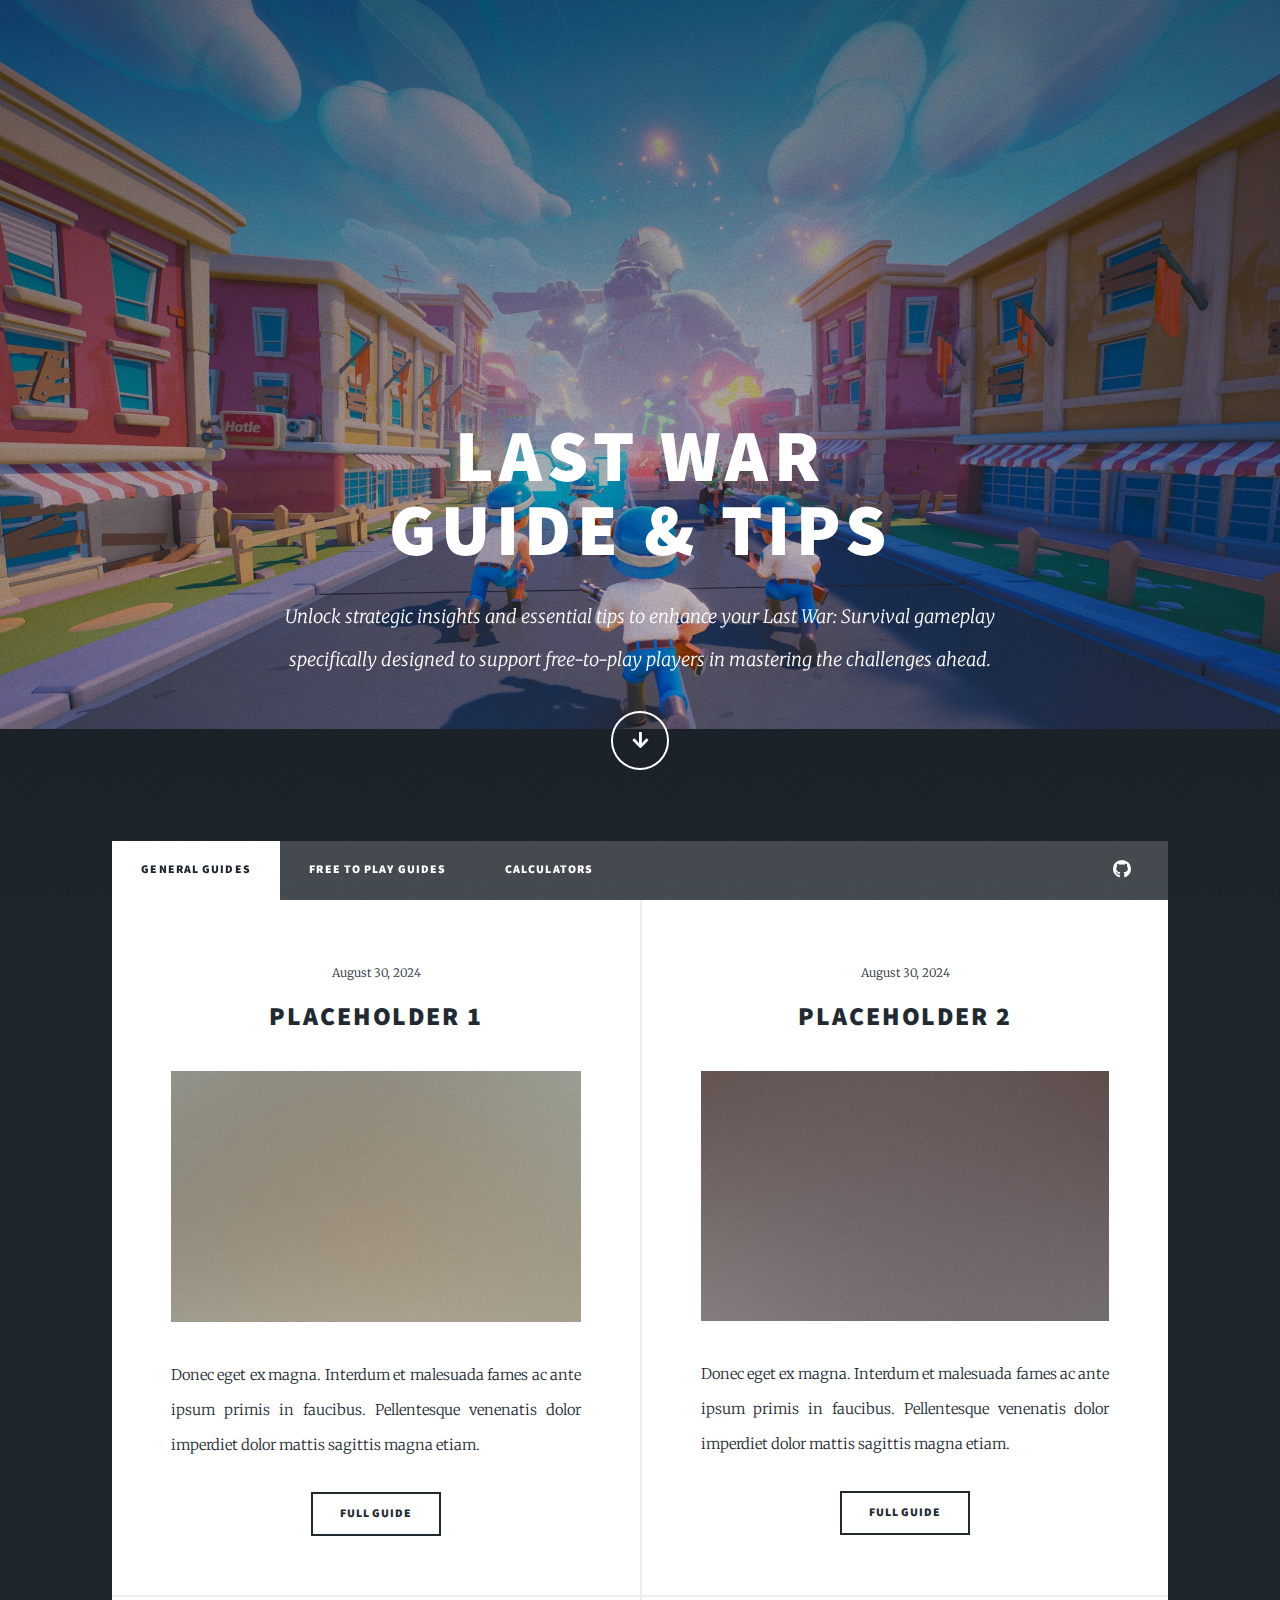
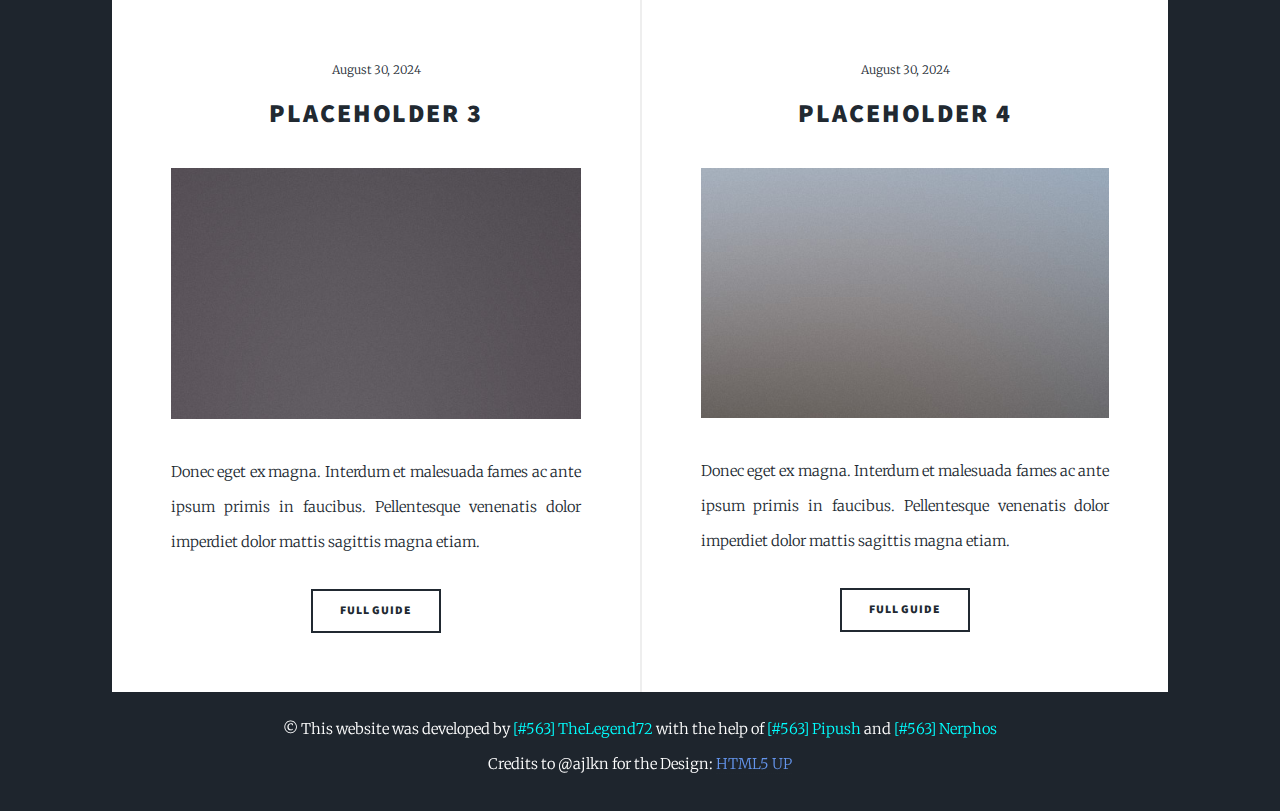
==== index.html @ 0daa56e4 "Fix typo" ====
<!DOCTYPE HTML>
<html lang="en">
	<head>
		<title>Last War Guide</title>
		<meta charset="utf-8" />
		<meta name="viewport" content="width=device-width, initial-scale=1, user-scalable=no" />
		<link rel="stylesheet" href="assets/css/main.css" />
		<noscript><link rel="stylesheet" href="assets/css/noscript.css" /></noscript>
	</head>
	<body class="is-preload">

		<!-- Wrapper -->
			<div id="wrapper" class="fade-in">

				<!-- Intro -->
					<div id="intro">
						<h1>Last War<br />
						Guide & Tips</h1>
						<p>Unlock strategic insights and essential tips to enhance your Last War: Survival gameplay <br/>
							specifically designed to support free-to-play players in mastering the challenges ahead.</p>
						<ul class="actions">
							<li><a href="#header" class="button icon solid solo fa-arrow-down scrolly">Continue</a></li>
						</ul>
					</div>

				<!-- Header -->
					<header id="header">
						<p class="logo">Updated at 30 August 2024</p>
					</header>

				<!-- Nav -->
					<nav id="nav">
						<ul class="links">
							<li class="active"><a href="index.html">General Guides</a></li>
							<li><a>Free to Play Guides</a></li>
							<li><a>Calculators</a></li>
<!--							<li><a>Elements</a></li>-->
						</ul>
						<ul class="icons">
							<li>
								<a href="https://github.com/alabenkhlifa" target="_blank" class="icon brands fa-github">
									<span class="label">GitHub</span>
								</a>
							</li>
						</ul>
					</nav>

				<!-- Main -->
					<div id="main">

						<!-- Posts -->
							<section class="posts">
								<article>
									<header>
										<span class="date">August 30, 2024</span>
										<h2><a href="#">Placeholder 1</a></h2>
									</header>
									<a href="#" class="image fit"><img src="images/pic02.jpg" alt="" /></a>
									<p>Donec eget ex magna. Interdum et malesuada fames ac ante ipsum primis in faucibus. Pellentesque venenatis dolor imperdiet dolor mattis sagittis magna etiam.</p>
									<ul class="actions special">
										<li><a href="#" class="button">Full Guide</a></li>
									</ul>
								</article>
								<article>
									<header>
										<span class="date">August 30, 2024</span>
										<h2><a href="#">Placeholder 2</a></h2>
									</header>
									<a href="#" class="image fit"><img src="images/pic03.jpg" alt="" /></a>
									<p>Donec eget ex magna. Interdum et malesuada fames ac ante ipsum primis in faucibus. Pellentesque venenatis dolor imperdiet dolor mattis sagittis magna etiam.</p>
									<ul class="actions special">
										<li><a href="#" class="button">Full Guide</a></li>
									</ul>
								</article>
								<article>
									<header>
										<span class="date">August 30, 2024</span>
										<h2><a href="#">Placeholder 3</a></h2>
									</header>
									<a href="#" class="image fit"><img src="images/pic04.jpg" alt="" /></a>
									<p>Donec eget ex magna. Interdum et malesuada fames ac ante ipsum primis in faucibus. Pellentesque venenatis dolor imperdiet dolor mattis sagittis magna etiam.</p>
									<ul class="actions special">
										<li><a href="#" class="button">Full Guide</a></li>
									</ul>
								</article>
								<article>
									<header>
										<span class="date">August 30, 2024</span>
										<h2><a href="#">Placeholder 4</a></h2>
									</header>
									<a href="#" class="image fit"><img src="images/pic05.jpg" alt="" /></a>
									<p>Donec eget ex magna. Interdum et malesuada fames ac ante ipsum primis in faucibus. Pellentesque venenatis dolor imperdiet dolor mattis sagittis magna etiam.</p>
									<ul class="actions special">
										<li><a href="#" class="button">Full Guide</a></li>
									</ul>
								</article>
							</section>

					</div>

				<!-- Copyright -->
					<div id="copyright">
						<p>
							&copy; This website was developed by <author>[#563] TheLegend72</author> with the help of
							<author>[#563] Pipush</author> and
							<author>[#563] Nerphos</author>
							<br />
							Credits to @ajlkn for the Design: <a href="https://html5up.net">HTML5 UP</a>
						</p>
					</div>

			</div>

		<!-- Scripts -->
			<script src="assets/js/jquery.min.js"></script>
			<script src="assets/js/jquery.scrollex.min.js"></script>
			<script src="assets/js/jquery.scrolly.min.js"></script>
			<script src="assets/js/browser.min.js"></script>
			<script src="assets/js/breakpoints.min.js"></script>
			<script src="assets/js/util.js"></script>
			<script src="assets/js/main.js"></script>

	</body>
</html>
---- assets/css/main.css ----
@import url(fontawesome-all.min.css);
@import url("https://fonts.googleapis.com/css?family=Merriweather:300,700,300italic,700italic|Source+Sans+Pro:900");

/*
	Massively by HTML5 UP
	html5up.net | @ajlkn
	Free for personal and commercial use under the CCA 3.0 license (html5up.net/license)
*/

html, body, div, span, applet, object,
iframe, h1, h2, h3, h4, h5, h6, p, blockquote,
pre, a, abbr, acronym, address, big, cite,
code, del, dfn, em, img, ins, kbd, q, s, samp,
small, strike, strong, sub, sup, tt, var, b,
u, i, center, dl, dt, dd, ol, ul, li, fieldset,
form, label, legend, table, caption, tbody,
tfoot, thead, tr, th, td, article, aside,
canvas, details, embed, figure, figcaption,
footer, header, hgroup, menu, nav, output, ruby,
section, summary, time, mark, audio, video {
	margin: 0;
	padding: 0;
	border: 0;
	font-size: 100%;
	font: inherit;
	vertical-align: baseline;}

article, aside, details, figcaption, figure,
footer, header, hgroup, menu, nav, section {
	display: block;}

body {
	line-height: 1;
}

ol, ul {
	list-style: none;
}

blockquote, q {
	quotes: none;
}

	blockquote:before, blockquote:after, q:before, q:after {
		content: '';
		content: none;
	}

table {
	border-collapse: collapse;
	border-spacing: 0;
}

body {
	-webkit-text-size-adjust: none;
}

mark {
	background-color: transparent;
	color: inherit;
}

input::-moz-focus-inner {
	border: 0;
	padding: 0;
}

input, select, textarea {
	-moz-appearance: none;
	-webkit-appearance: none;
	-ms-appearance: none;
	appearance: none;
}

/* Basic */

	@-ms-viewport {
		width: device-width;
	}

	body {
		-ms-overflow-style: scrollbar;
	}

	@media screen and (max-width: 480px) {

		html, body {
			min-width: 320px;
		}

	}

	html {
		box-sizing: border-box;
	}

	*, *:before, *:after {
		box-sizing: inherit;
	}

	body {
		background-color: #1e252d;
	}

		body.is-preload *, body.is-preload *:before, body.is-preload *:after {
			-moz-animation: none !important;
			-webkit-animation: none !important;
			-ms-animation: none !important;
			animation: none !important;
			-moz-transition: none !important;
			-webkit-transition: none !important;
			-ms-transition: none !important;
			transition: none !important;
		}

/* Type */

	html {
		font-size: 16pt;
	}

		@media screen and (max-width: 1680px) {

			html {
				font-size: 12pt;
			}

		}

		@media screen and (max-width: 1280px) {

			html {
				font-size: 11pt;
			}

		}

		@media screen and (max-width: 360px) {

			html {
				font-size: 10pt;
			}

		}

	body {
		color: #212931;
	}

	body, input, select, textarea {
		font-family: "Merriweather", Georgia, serif;
		font-weight: 300;
		font-size: 1rem;
		line-height: 2.375;
	}

	a {
		-moz-transition: color 0.2s ease-in-out, background-color 0.2s ease-in-out, border-color 0.2s ease-in-out, box-shadow 0.2s ease-in-out;
		-webkit-transition: color 0.2s ease-in-out, background-color 0.2s ease-in-out, border-color 0.2s ease-in-out, box-shadow 0.2s ease-in-out;
		-ms-transition: color 0.2s ease-in-out, background-color 0.2s ease-in-out, border-color 0.2s ease-in-out, box-shadow 0.2s ease-in-out;
		transition: color 0.2s ease-in-out, background-color 0.2s ease-in-out, border-color 0.2s ease-in-out, box-shadow 0.2s ease-in-out;
		border-bottom: dotted 1px;
		text-decoration: none;
	}

		a:hover {
			border-bottom-color: transparent;
		}

	strong, b {
		font-weight: 600;
	}

	em, i {
		font-style: italic;
	}

	p {
		text-align: justify;
		margin: 0 0 2rem 0;
	}

	h1, h2, h3, h4, h5, h6 {
		font-family: "Source Sans Pro", Helvetica, sans-serif;
		font-weight: 900;
		line-height: 1.5;
		letter-spacing: 0.075em;
		text-transform: uppercase;
		margin: 0 0 1rem 0;
	}

		h1 a, h2 a, h3 a, h4 a, h5 a, h6 a {
			border-bottom: 0;
			color: inherit;
			text-decoration: none;
		}

	h1 {
		font-size: 4rem;
		line-height: 1.1;
		margin: 0 0 2rem 0;
	}

	h2 {
		font-size: 1.75rem;
		line-height: 1.3;
		margin: 0 0 1.5rem 0;
	}

	h3 {
		font-size: 1.25rem;
		margin: 0 0 1.5rem 0;
	}

	h4 {
		font-size: 1rem;
	}

	h5 {
		font-size: 0.9rem;
	}

	h6 {
		font-size: 0.8rem;
	}

	sub {
		font-size: 0.8rem;
		position: relative;
		top: 0.5rem;
	}

	sup {
		font-size: 0.8rem;
		position: relative;
		top: -0.5rem;
	}

	blockquote {
		border-left: solid 4px;
		font-style: italic;
		margin: 0 0 2rem 0;
		padding: 0.5rem 0 0.5rem 2rem;
	}

	code {
		border: solid 2px;
		font-family: "Courier New", monospace;
		font-size: 0.9rem;
		margin: 0 0.25rem;
		padding: 0.25rem 0.65rem;
	}

	pre {
		-webkit-overflow-scrolling: touch;
		font-family: "Courier New", monospace;
		font-size: 0.9rem;
		margin: 0 0 2rem 0;
	}

		pre code {
			display: block;
			line-height: 1.75;
			padding: 1rem 1.5rem;
			overflow-x: auto;
		}

	hr {
		border: 0;
		border-bottom: solid 2px;
		margin: 3rem 0;
	}

		hr.major {
			margin: 5rem 0;
		}

	.align-left {
		text-align: left;
	}

	.align-center {
		text-align: center;
	}

	.align-right {
		text-align: right;
	}

	input, select, textarea {
		color: #212931;
	}

	a {
		color: #212931;
		border-bottom-color: rgba(33, 41, 49, 0.5);
	}

		a:hover {
			border-bottom-color: transparent;
			color: #18bfef !important;
		}

	strong, b {
		color: #212931;
	}

	h1, h2, h3, h4, h5, h6 {
		color: #212931;
	}

	blockquote {
		border-left-color: #eeeeee;
	}

	code {
		background: rgba(220, 220, 220, 0.25);
		border-color: #eeeeee;
	}

	hr {
		border-bottom-color: #eeeeee;
	}

/* Row */

	.row {
		display: flex;
		flex-wrap: wrap;
		box-sizing: border-box;
		align-items: stretch;
	}

		.row > * {
			box-sizing: border-box;
		}

		.row.gtr-uniform > * > :last-child {
			margin-bottom: 0;
		}

		.row.aln-left {
			justify-content: flex-start;
		}

		.row.aln-center {
			justify-content: center;
		}

		.row.aln-right {
			justify-content: flex-end;
		}

		.row.aln-top {
			align-items: flex-start;
		}

		.row.aln-middle {
			align-items: center;
		}

		.row.aln-bottom {
			align-items: flex-end;
		}

		.row > .imp {
			order: -1;
		}

		.row > .col-1 {
			width: 8.33333%;
		}

		.row > .off-1 {
			margin-left: 8.33333%;
		}

		.row > .col-2 {
			width: 16.66667%;
		}

		.row > .off-2 {
			margin-left: 16.66667%;
		}

		.row > .col-3 {
			width: 25%;
		}

		.row > .off-3 {
			margin-left: 25%;
		}

		.row > .col-4 {
			width: 33.33333%;
		}

		.row > .off-4 {
			margin-left: 33.33333%;
		}

		.row > .col-5 {
			width: 41.66667%;
		}

		.row > .off-5 {
			margin-left: 41.66667%;
		}

		.row > .col-6 {
			width: 50%;
		}

		.row > .off-6 {
			margin-left: 50%;
		}

		.row > .col-7 {
			width: 58.33333%;
		}

		.row > .off-7 {
			margin-left: 58.33333%;
		}

		.row > .col-8 {
			width: 66.66667%;
		}

		.row > .off-8 {
			margin-left: 66.66667%;
		}

		.row > .col-9 {
			width: 75%;
		}

		.row > .off-9 {
			margin-left: 75%;
		}

		.row > .col-10 {
			width: 83.33333%;
		}

		.row > .off-10 {
			margin-left: 83.33333%;
		}

		.row > .col-11 {
			width: 91.66667%;
		}

		.row > .off-11 {
			margin-left: 91.66667%;
		}

		.row > .col-12 {
			width: 100%;
		}

		.row > .off-12 {
			margin-left: 100%;
		}

		.row.gtr-0 {
			margin-top: 0;
			margin-left: 0rem;
		}

			.row.gtr-0 > * {
				padding: 0 0 0 0rem;
			}

			.row.gtr-0.gtr-uniform {
				margin-top: 0rem;
			}

				.row.gtr-0.gtr-uniform > * {
					padding-top: 0rem;
				}

		.row.gtr-25 {
			margin-top: 0;
			margin-left: -0.375rem;
		}

			.row.gtr-25 > * {
				padding: 0 0 0 0.375rem;
			}

			.row.gtr-25.gtr-uniform {
				margin-top: -0.375rem;
			}

				.row.gtr-25.gtr-uniform > * {
					padding-top: 0.375rem;
				}

		.row.gtr-50 {
			margin-top: 0;
			margin-left: -0.75rem;
		}

			.row.gtr-50 > * {
				padding: 0 0 0 0.75rem;
			}

			.row.gtr-50.gtr-uniform {
				margin-top: -0.75rem;
			}

				.row.gtr-50.gtr-uniform > * {
					padding-top: 0.75rem;
				}

		.row {
			margin-top: 0;
			margin-left: -1.5rem;
		}

			.row > * {
				padding: 0 0 0 1.5rem;
			}

			.row.gtr-uniform {
				margin-top: -1.5rem;
			}

				.row.gtr-uniform > * {
					padding-top: 1.5rem;
				}

		.row.gtr-150 {
			margin-top: 0;
			margin-left: -2.25rem;
		}

			.row.gtr-150 > * {
				padding: 0 0 0 2.25rem;
			}

			.row.gtr-150.gtr-uniform {
				margin-top: -2.25rem;
			}

				.row.gtr-150.gtr-uniform > * {
					padding-top: 2.25rem;
				}

		.row.gtr-200 {
			margin-top: 0;
			margin-left: -3rem;
		}

			.row.gtr-200 > * {
				padding: 0 0 0 3rem;
			}

			.row.gtr-200.gtr-uniform {
				margin-top: -3rem;
			}

				.row.gtr-200.gtr-uniform > * {
					padding-top: 3rem;
				}

		@media screen and (max-width: 1680px) {

			.row {
				display: flex;
				flex-wrap: wrap;
				box-sizing: border-box;
				align-items: stretch;
			}

				.row > * {
					box-sizing: border-box;
				}

				.row.gtr-uniform > * > :last-child {
					margin-bottom: 0;
				}

				.row.aln-left {
					justify-content: flex-start;
				}

				.row.aln-center {
					justify-content: center;
				}

				.row.aln-right {
					justify-content: flex-end;
				}

				.row.aln-top {
					align-items: flex-start;
				}

				.row.aln-middle {
					align-items: center;
				}

				.row.aln-bottom {
					align-items: flex-end;
				}

				.row > .imp-xlarge {
					order: -1;
				}

				.row > .col-1-xlarge {
					width: 8.33333%;
				}

				.row > .off-1-xlarge {
					margin-left: 8.33333%;
				}

				.row > .col-2-xlarge {
					width: 16.66667%;
				}

				.row > .off-2-xlarge {
					margin-left: 16.66667%;
				}

				.row > .col-3-xlarge {
					width: 25%;
				}

				.row > .off-3-xlarge {
					margin-left: 25%;
				}

				.row > .col-4-xlarge {
					width: 33.33333%;
				}

				.row > .off-4-xlarge {
					margin-left: 33.33333%;
				}

				.row > .col-5-xlarge {
					width: 41.66667%;
				}

				.row > .off-5-xlarge {
					margin-left: 41.66667%;
				}

				.row > .col-6-xlarge {
					width: 50%;
				}

				.row > .off-6-xlarge {
					margin-left: 50%;
				}

				.row > .col-7-xlarge {
					width: 58.33333%;
				}

				.row > .off-7-xlarge {
					margin-left: 58.33333%;
				}

				.row > .col-8-xlarge {
					width: 66.66667%;
				}

				.row > .off-8-xlarge {
					margin-left: 66.66667%;
				}

				.row > .col-9-xlarge {
					width: 75%;
				}

				.row > .off-9-xlarge {
					margin-left: 75%;
				}

				.row > .col-10-xlarge {
					width: 83.33333%;
				}

				.row > .off-10-xlarge {
					margin-left: 83.33333%;
				}

				.row > .col-11-xlarge {
					width: 91.66667%;
				}

				.row > .off-11-xlarge {
					margin-left: 91.66667%;
				}

				.row > .col-12-xlarge {
					width: 100%;
				}

				.row > .off-12-xlarge {
					margin-left: 100%;
				}

				.row.gtr-0 {
					margin-top: 0;
					margin-left: 0rem;
				}

					.row.gtr-0 > * {
						padding: 0 0 0 0rem;
					}

					.row.gtr-0.gtr-uniform {
						margin-top: 0rem;
					}

						.row.gtr-0.gtr-uniform > * {
							padding-top: 0rem;
						}

				.row.gtr-25 {
					margin-top: 0;
					margin-left: -0.375rem;
				}

					.row.gtr-25 > * {
						padding: 0 0 0 0.375rem;
					}

					.row.gtr-25.gtr-uniform {
						margin-top: -0.375rem;
					}

						.row.gtr-25.gtr-uniform > * {
							padding-top: 0.375rem;
						}

				.row.gtr-50 {
					margin-top: 0;
					margin-left: -0.75rem;
				}

					.row.gtr-50 > * {
						padding: 0 0 0 0.75rem;
					}

					.row.gtr-50.gtr-uniform {
						margin-top: -0.75rem;
					}

						.row.gtr-50.gtr-uniform > * {
							padding-top: 0.75rem;
						}

				.row {
					margin-top: 0;
					margin-left: -1.5rem;
				}

					.row > * {
						padding: 0 0 0 1.5rem;
					}

					.row.gtr-uniform {
						margin-top: -1.5rem;
					}

						.row.gtr-uniform > * {
							padding-top: 1.5rem;
						}

				.row.gtr-150 {
					margin-top: 0;
					margin-left: -2.25rem;
				}

					.row.gtr-150 > * {
						padding: 0 0 0 2.25rem;
					}

					.row.gtr-150.gtr-uniform {
						margin-top: -2.25rem;
					}

						.row.gtr-150.gtr-uniform > * {
							padding-top: 2.25rem;
						}

				.row.gtr-200 {
					margin-top: 0;
					margin-left: -3rem;
				}

					.row.gtr-200 > * {
						padding: 0 0 0 3rem;
					}

					.row.gtr-200.gtr-uniform {
						margin-top: -3rem;
					}

						.row.gtr-200.gtr-uniform > * {
							padding-top: 3rem;
						}

		}

		@media screen and (max-width: 1280px) {

			.row {
				display: flex;
				flex-wrap: wrap;
				box-sizing: border-box;
				align-items: stretch;
			}

				.row > * {
					box-sizing: border-box;
				}

				.row.gtr-uniform > * > :last-child {
					margin-bottom: 0;
				}

				.row.aln-left {
					justify-content: flex-start;
				}

				.row.aln-center {
					justify-content: center;
				}

				.row.aln-right {
					justify-content: flex-end;
				}

				.row.aln-top {
					align-items: flex-start;
				}

				.row.aln-middle {
					align-items: center;
				}

				.row.aln-bottom {
					align-items: flex-end;
				}

				.row > .imp-large {
					order: -1;
				}

				.row > .col-1-large {
					width: 8.33333%;
				}

				.row > .off-1-large {
					margin-left: 8.33333%;
				}

				.row > .col-2-large {
					width: 16.66667%;
				}

				.row > .off-2-large {
					margin-left: 16.66667%;
				}

				.row > .col-3-large {
					width: 25%;
				}

				.row > .off-3-large {
					margin-left: 25%;
				}

				.row > .col-4-large {
					width: 33.33333%;
				}

				.row > .off-4-large {
					margin-left: 33.33333%;
				}

				.row > .col-5-large {
					width: 41.66667%;
				}

				.row > .off-5-large {
					margin-left: 41.66667%;
				}

				.row > .col-6-large {
					width: 50%;
				}

				.row > .off-6-large {
					margin-left: 50%;
				}

				.row > .col-7-large {
					width: 58.33333%;
				}

				.row > .off-7-large {
					margin-left: 58.33333%;
				}

				.row > .col-8-large {
					width: 66.66667%;
				}

				.row > .off-8-large {
					margin-left: 66.66667%;
				}

				.row > .col-9-large {
					width: 75%;
				}

				.row > .off-9-large {
					margin-left: 75%;
				}

				.row > .col-10-large {
					width: 83.33333%;
				}

				.row > .off-10-large {
					margin-left: 83.33333%;
				}

				.row > .col-11-large {
					width: 91.66667%;
				}

				.row > .off-11-large {
					margin-left: 91.66667%;
				}

				.row > .col-12-large {
					width: 100%;
				}

				.row > .off-12-large {
					margin-left: 100%;
				}

				.row.gtr-0 {
					margin-top: 0;
					margin-left: 0rem;
				}

					.row.gtr-0 > * {
						padding: 0 0 0 0rem;
					}

					.row.gtr-0.gtr-uniform {
						margin-top: 0rem;
					}

						.row.gtr-0.gtr-uniform > * {
							padding-top: 0rem;
						}

				.row.gtr-25 {
					margin-top: 0;
					margin-left: -0.375rem;
				}

					.row.gtr-25 > * {
						padding: 0 0 0 0.375rem;
					}

					.row.gtr-25.gtr-uniform {
						margin-top: -0.375rem;
					}

						.row.gtr-25.gtr-uniform > * {
							padding-top: 0.375rem;
						}

				.row.gtr-50 {
					margin-top: 0;
					margin-left: -0.75rem;
				}

					.row.gtr-50 > * {
						padding: 0 0 0 0.75rem;
					}

					.row.gtr-50.gtr-uniform {
						margin-top: -0.75rem;
					}

						.row.gtr-50.gtr-uniform > * {
							padding-top: 0.75rem;
						}

				.row {
					margin-top: 0;
					margin-left: -1.5rem;
				}

					.row > * {
						padding: 0 0 0 1.5rem;
					}

					.row.gtr-uniform {
						margin-top: -1.5rem;
					}

						.row.gtr-uniform > * {
							padding-top: 1.5rem;
						}

				.row.gtr-150 {
					margin-top: 0;
					margin-left: -2.25rem;
				}

					.row.gtr-150 > * {
						padding: 0 0 0 2.25rem;
					}

					.row.gtr-150.gtr-uniform {
						margin-top: -2.25rem;
					}

						.row.gtr-150.gtr-uniform > * {
							padding-top: 2.25rem;
						}

				.row.gtr-200 {
					margin-top: 0;
					margin-left: -3rem;
				}

					.row.gtr-200 > * {
						padding: 0 0 0 3rem;
					}

					.row.gtr-200.gtr-uniform {
						margin-top: -3rem;
					}

						.row.gtr-200.gtr-uniform > * {
							padding-top: 3rem;
						}

		}

		@media screen and (max-width: 980px) {

			.row {
				display: flex;
				flex-wrap: wrap;
				box-sizing: border-box;
				align-items: stretch;
			}

				.row > * {
					box-sizing: border-box;
				}

				.row.gtr-uniform > * > :last-child {
					margin-bottom: 0;
				}

				.row.aln-left {
					justify-content: flex-start;
				}

				.row.aln-center {
					justify-content: center;
				}

				.row.aln-right {
					justify-content: flex-end;
				}

				.row.aln-top {
					align-items: flex-start;
				}

				.row.aln-middle {
					align-items: center;
				}

				.row.aln-bottom {
					align-items: flex-end;
				}

				.row > .imp-medium {
					order: -1;
				}

				.row > .col-1-medium {
					width: 8.33333%;
				}

				.row > .off-1-medium {
					margin-left: 8.33333%;
				}

				.row > .col-2-medium {
					width: 16.66667%;
				}

				.row > .off-2-medium {
					margin-left: 16.66667%;
				}

				.row > .col-3-medium {
					width: 25%;
				}

				.row > .off-3-medium {
					margin-left: 25%;
				}

				.row > .col-4-medium {
					width: 33.33333%;
				}

				.row > .off-4-medium {
					margin-left: 33.33333%;
				}

				.row > .col-5-medium {
					width: 41.66667%;
				}

				.row > .off-5-medium {
					margin-left: 41.66667%;
				}

				.row > .col-6-medium {
					width: 50%;
				}

				.row > .off-6-medium {
					margin-left: 50%;
				}

				.row > .col-7-medium {
					width: 58.33333%;
				}

				.row > .off-7-medium {
					margin-left: 58.33333%;
				}

				.row > .col-8-medium {
					width: 66.66667%;
				}

				.row > .off-8-medium {
					margin-left: 66.66667%;
				}

				.row > .col-9-medium {
					width: 75%;
				}

				.row > .off-9-medium {
					margin-left: 75%;
				}

				.row > .col-10-medium {
					width: 83.33333%;
				}

				.row > .off-10-medium {
					margin-left: 83.33333%;
				}

				.row > .col-11-medium {
					width: 91.66667%;
				}

				.row > .off-11-medium {
					margin-left: 91.66667%;
				}

				.row > .col-12-medium {
					width: 100%;
				}

				.row > .off-12-medium {
					margin-left: 100%;
				}

				.row.gtr-0 {
					margin-top: 0;
					margin-left: 0rem;
				}

					.row.gtr-0 > * {
						padding: 0 0 0 0rem;
					}

					.row.gtr-0.gtr-uniform {
						margin-top: 0rem;
					}

						.row.gtr-0.gtr-uniform > * {
							padding-top: 0rem;
						}

				.row.gtr-25 {
					margin-top: 0;
					margin-left: -0.375rem;
				}

					.row.gtr-25 > * {
						padding: 0 0 0 0.375rem;
					}

					.row.gtr-25.gtr-uniform {
						margin-top: -0.375rem;
					}

						.row.gtr-25.gtr-uniform > * {
							padding-top: 0.375rem;
						}

				.row.gtr-50 {
					margin-top: 0;
					margin-left: -0.75rem;
				}

					.row.gtr-50 > * {
						padding: 0 0 0 0.75rem;
					}

					.row.gtr-50.gtr-uniform {
						margin-top: -0.75rem;
					}

						.row.gtr-50.gtr-uniform > * {
							padding-top: 0.75rem;
						}

				.row {
					margin-top: 0;
					margin-left: -1.5rem;
				}

					.row > * {
						padding: 0 0 0 1.5rem;
					}

					.row.gtr-uniform {
						margin-top: -1.5rem;
					}

						.row.gtr-uniform > * {
							padding-top: 1.5rem;
						}

				.row.gtr-150 {
					margin-top: 0;
					margin-left: -2.25rem;
				}

					.row.gtr-150 > * {
						padding: 0 0 0 2.25rem;
					}

					.row.gtr-150.gtr-uniform {
						margin-top: -2.25rem;
					}

						.row.gtr-150.gtr-uniform > * {
							padding-top: 2.25rem;
						}

				.row.gtr-200 {
					margin-top: 0;
					margin-left: -3rem;
				}

					.row.gtr-200 > * {
						padding: 0 0 0 3rem;
					}

					.row.gtr-200.gtr-uniform {
						margin-top: -3rem;
					}

						.row.gtr-200.gtr-uniform > * {
							padding-top: 3rem;
						}

		}

		@media screen and (max-width: 736px) {

			.row {
				display: flex;
				flex-wrap: wrap;
				box-sizing: border-box;
				align-items: stretch;
			}

				.row > * {
					box-sizing: border-box;
				}

				.row.gtr-uniform > * > :last-child {
					margin-bottom: 0;
				}

				.row.aln-left {
					justify-content: flex-start;
				}

				.row.aln-center {
					justify-content: center;
				}

				.row.aln-right {
					justify-content: flex-end;
				}

				.row.aln-top {
					align-items: flex-start;
				}

				.row.aln-middle {
					align-items: center;
				}

				.row.aln-bottom {
					align-items: flex-end;
				}

				.row > .imp-small {
					order: -1;
				}

				.row > .col-1-small {
					width: 8.33333%;
				}

				.row > .off-1-small {
					margin-left: 8.33333%;
				}

				.row > .col-2-small {
					width: 16.66667%;
				}

				.row > .off-2-small {
					margin-left: 16.66667%;
				}

				.row > .col-3-small {
					width: 25%;
				}

				.row > .off-3-small {
					margin-left: 25%;
				}

				.row > .col-4-small {
					width: 33.33333%;
				}

				.row > .off-4-small {
					margin-left: 33.33333%;
				}

				.row > .col-5-small {
					width: 41.66667%;
				}

				.row > .off-5-small {
					margin-left: 41.66667%;
				}

				.row > .col-6-small {
					width: 50%;
				}

				.row > .off-6-small {
					margin-left: 50%;
				}

				.row > .col-7-small {
					width: 58.33333%;
				}

				.row > .off-7-small {
					margin-left: 58.33333%;
				}

				.row > .col-8-small {
					width: 66.66667%;
				}

				.row > .off-8-small {
					margin-left: 66.66667%;
				}

				.row > .col-9-small {
					width: 75%;
				}

				.row > .off-9-small {
					margin-left: 75%;
				}

				.row > .col-10-small {
					width: 83.33333%;
				}

				.row > .off-10-small {
					margin-left: 83.33333%;
				}

				.row > .col-11-small {
					width: 91.66667%;
				}

				.row > .off-11-small {
					margin-left: 91.66667%;
				}

				.row > .col-12-small {
					width: 100%;
				}

				.row > .off-12-small {
					margin-left: 100%;
				}

				.row.gtr-0 {
					margin-top: 0;
					margin-left: 0rem;
				}

					.row.gtr-0 > * {
						padding: 0 0 0 0rem;
					}

					.row.gtr-0.gtr-uniform {
						margin-top: 0rem;
					}

						.row.gtr-0.gtr-uniform > * {
							padding-top: 0rem;
						}

				.row.gtr-25 {
					margin-top: 0;
					margin-left: -0.375rem;
				}

					.row.gtr-25 > * {
						padding: 0 0 0 0.375rem;
					}

					.row.gtr-25.gtr-uniform {
						margin-top: -0.375rem;
					}

						.row.gtr-25.gtr-uniform > * {
							padding-top: 0.375rem;
						}

				.row.gtr-50 {
					margin-top: 0;
					margin-left: -0.75rem;
				}

					.row.gtr-50 > * {
						padding: 0 0 0 0.75rem;
					}

					.row.gtr-50.gtr-uniform {
						margin-top: -0.75rem;
					}

						.row.gtr-50.gtr-uniform > * {
							padding-top: 0.75rem;
						}

				.row {
					margin-top: 0;
					margin-left: -1.5rem;
				}

					.row > * {
						padding: 0 0 0 1.5rem;
					}

					.row.gtr-uniform {
						margin-top: -1.5rem;
					}

						.row.gtr-uniform > * {
							padding-top: 1.5rem;
						}

				.row.gtr-150 {
					margin-top: 0;
					margin-left: -2.25rem;
				}

					.row.gtr-150 > * {
						padding: 0 0 0 2.25rem;
					}

					.row.gtr-150.gtr-uniform {
						margin-top: -2.25rem;
					}

						.row.gtr-150.gtr-uniform > * {
							padding-top: 2.25rem;
						}

				.row.gtr-200 {
					margin-top: 0;
					margin-left: -3rem;
				}

					.row.gtr-200 > * {
						padding: 0 0 0 3rem;
					}

					.row.gtr-200.gtr-uniform {
						margin-top: -3rem;
					}

						.row.gtr-200.gtr-uniform > * {
							padding-top: 3rem;
						}

		}

		@media screen and (max-width: 480px) {

			.row {
				display: flex;
				flex-wrap: wrap;
				box-sizing: border-box;
				align-items: stretch;
			}

				.row > * {
					box-sizing: border-box;
				}

				.row.gtr-uniform > * > :last-child {
					margin-bottom: 0;
				}

				.row.aln-left {
					justify-content: flex-start;
				}

				.row.aln-center {
					justify-content: center;
				}

				.row.aln-right {
					justify-content: flex-end;
				}

				.row.aln-top {
					align-items: flex-start;
				}

				.row.aln-middle {
					align-items: center;
				}

				.row.aln-bottom {
					align-items: flex-end;
				}

				.row > .imp-xsmall {
					order: -1;
				}

				.row > .col-1-xsmall {
					width: 8.33333%;
				}

				.row > .off-1-xsmall {
					margin-left: 8.33333%;
				}

				.row > .col-2-xsmall {
					width: 16.66667%;
				}

				.row > .off-2-xsmall {
					margin-left: 16.66667%;
				}

				.row > .col-3-xsmall {
					width: 25%;
				}

				.row > .off-3-xsmall {
					margin-left: 25%;
				}

				.row > .col-4-xsmall {
					width: 33.33333%;
				}

				.row > .off-4-xsmall {
					margin-left: 33.33333%;
				}

				.row > .col-5-xsmall {
					width: 41.66667%;
				}

				.row > .off-5-xsmall {
					margin-left: 41.66667%;
				}

				.row > .col-6-xsmall {
					width: 50%;
				}

				.row > .off-6-xsmall {
					margin-left: 50%;
				}

				.row > .col-7-xsmall {
					width: 58.33333%;
				}

				.row > .off-7-xsmall {
					margin-left: 58.33333%;
				}

				.row > .col-8-xsmall {
					width: 66.66667%;
				}

				.row > .off-8-xsmall {
					margin-left: 66.66667%;
				}

				.row > .col-9-xsmall {
					width: 75%;
				}

				.row > .off-9-xsmall {
					margin-left: 75%;
				}

				.row > .col-10-xsmall {
					width: 83.33333%;
				}

				.row > .off-10-xsmall {
					margin-left: 83.33333%;
				}

				.row > .col-11-xsmall {
					width: 91.66667%;
				}

				.row > .off-11-xsmall {
					margin-left: 91.66667%;
				}

				.row > .col-12-xsmall {
					width: 100%;
				}

				.row > .off-12-xsmall {
					margin-left: 100%;
				}

				.row.gtr-0 {
					margin-top: 0;
					margin-left: 0rem;
				}

					.row.gtr-0 > * {
						padding: 0 0 0 0rem;
					}

					.row.gtr-0.gtr-uniform {
						margin-top: 0rem;
					}

						.row.gtr-0.gtr-uniform > * {
							padding-top: 0rem;
						}

				.row.gtr-25 {
					margin-top: 0;
					margin-left: -0.375rem;
				}

					.row.gtr-25 > * {
						padding: 0 0 0 0.375rem;
					}

					.row.gtr-25.gtr-uniform {
						margin-top: -0.375rem;
					}

						.row.gtr-25.gtr-uniform > * {
							padding-top: 0.375rem;
						}

				.row.gtr-50 {
					margin-top: 0;
					margin-left: -0.75rem;
				}

					.row.gtr-50 > * {
						padding: 0 0 0 0.75rem;
					}

					.row.gtr-50.gtr-uniform {
						margin-top: -0.75rem;
					}

						.row.gtr-50.gtr-uniform > * {
							padding-top: 0.75rem;
						}

				.row {
					margin-top: 0;
					margin-left: -1.5rem;
				}

					.row > * {
						padding: 0 0 0 1.5rem;
					}

					.row.gtr-uniform {
						margin-top: -1.5rem;
					}

						.row.gtr-uniform > * {
							padding-top: 1.5rem;
						}

				.row.gtr-150 {
					margin-top: 0;
					margin-left: -2.25rem;
				}

					.row.gtr-150 > * {
						padding: 0 0 0 2.25rem;
					}

					.row.gtr-150.gtr-uniform {
						margin-top: -2.25rem;
					}

						.row.gtr-150.gtr-uniform > * {
							padding-top: 2.25rem;
						}

				.row.gtr-200 {
					margin-top: 0;
					margin-left: -3rem;
				}

					.row.gtr-200 > * {
						padding: 0 0 0 3rem;
					}

					.row.gtr-200.gtr-uniform {
						margin-top: -3rem;
					}

						.row.gtr-200.gtr-uniform > * {
							padding-top: 3rem;
						}

		}

		@media screen and (max-width: 360px) {

			.row {
				display: flex;
				flex-wrap: wrap;
				box-sizing: border-box;
				align-items: stretch;
			}

				.row > * {
					box-sizing: border-box;
				}

				.row.gtr-uniform > * > :last-child {
					margin-bottom: 0;
				}

				.row.aln-left {
					justify-content: flex-start;
				}

				.row.aln-center {
					justify-content: center;
				}

				.row.aln-right {
					justify-content: flex-end;
				}

				.row.aln-top {
					align-items: flex-start;
				}

				.row.aln-middle {
					align-items: center;
				}

				.row.aln-bottom {
					align-items: flex-end;
				}

				.row > .imp-xxsmall {
					order: -1;
				}

				.row > .col-1-xxsmall {
					width: 8.33333%;
				}

				.row > .off-1-xxsmall {
					margin-left: 8.33333%;
				}

				.row > .col-2-xxsmall {
					width: 16.66667%;
				}

				.row > .off-2-xxsmall {
					margin-left: 16.66667%;
				}

				.row > .col-3-xxsmall {
					width: 25%;
				}

				.row > .off-3-xxsmall {
					margin-left: 25%;
				}

				.row > .col-4-xxsmall {
					width: 33.33333%;
				}

				.row > .off-4-xxsmall {
					margin-left: 33.33333%;
				}

				.row > .col-5-xxsmall {
					width: 41.66667%;
				}

				.row > .off-5-xxsmall {
					margin-left: 41.66667%;
				}

				.row > .col-6-xxsmall {
					width: 50%;
				}

				.row > .off-6-xxsmall {
					margin-left: 50%;
				}

				.row > .col-7-xxsmall {
					width: 58.33333%;
				}

				.row > .off-7-xxsmall {
					margin-left: 58.33333%;
				}

				.row > .col-8-xxsmall {
					width: 66.66667%;
				}

				.row > .off-8-xxsmall {
					margin-left: 66.66667%;
				}

				.row > .col-9-xxsmall {
					width: 75%;
				}

				.row > .off-9-xxsmall {
					margin-left: 75%;
				}

				.row > .col-10-xxsmall {
					width: 83.33333%;
				}

				.row > .off-10-xxsmall {
					margin-left: 83.33333%;
				}

				.row > .col-11-xxsmall {
					width: 91.66667%;
				}

				.row > .off-11-xxsmall {
					margin-left: 91.66667%;
				}

				.row > .col-12-xxsmall {
					width: 100%;
				}

				.row > .off-12-xxsmall {
					margin-left: 100%;
				}

				.row.gtr-0 {
					margin-top: 0;
					margin-left: 0rem;
				}

					.row.gtr-0 > * {
						padding: 0 0 0 0rem;
					}

					.row.gtr-0.gtr-uniform {
						margin-top: 0rem;
					}

						.row.gtr-0.gtr-uniform > * {
							padding-top: 0rem;
						}

				.row.gtr-25 {
					margin-top: 0;
					margin-left: -0.375rem;
				}

					.row.gtr-25 > * {
						padding: 0 0 0 0.375rem;
					}

					.row.gtr-25.gtr-uniform {
						margin-top: -0.375rem;
					}

						.row.gtr-25.gtr-uniform > * {
							padding-top: 0.375rem;
						}

				.row.gtr-50 {
					margin-top: 0;
					margin-left: -0.75rem;
				}

					.row.gtr-50 > * {
						padding: 0 0 0 0.75rem;
					}

					.row.gtr-50.gtr-uniform {
						margin-top: -0.75rem;
					}

						.row.gtr-50.gtr-uniform > * {
							padding-top: 0.75rem;
						}

				.row {
					margin-top: 0;
					margin-left: -1.5rem;
				}

					.row > * {
						padding: 0 0 0 1.5rem;
					}

					.row.gtr-uniform {
						margin-top: -1.5rem;
					}

						.row.gtr-uniform > * {
							padding-top: 1.5rem;
						}

				.row.gtr-150 {
					margin-top: 0;
					margin-left: -2.25rem;
				}

					.row.gtr-150 > * {
						padding: 0 0 0 2.25rem;
					}

					.row.gtr-150.gtr-uniform {
						margin-top: -2.25rem;
					}

						.row.gtr-150.gtr-uniform > * {
							padding-top: 2.25rem;
						}

				.row.gtr-200 {
					margin-top: 0;
					margin-left: -3rem;
				}

					.row.gtr-200 > * {
						padding: 0 0 0 3rem;
					}

					.row.gtr-200.gtr-uniform {
						margin-top: -3rem;
					}

						.row.gtr-200.gtr-uniform > * {
							padding-top: 3rem;
						}

		}

/* Box */

	.box {
		border: solid 2px;
		margin-bottom: 2rem;
		padding: 1.5rem;
	}

		.box > :last-child,
		.box > :last-child > :last-child,
		.box > :last-child > :last-child > :last-child {
			margin-bottom: 0;
		}

		.box.alt {
			border: 0;
			border-radius: 0;
			padding: 0;
		}

	.box {
		border-color: #eeeeee;
	}

/* Button */

	input[type="submit"],
	input[type="reset"],
	input[type="button"],
	button,
	.button {
		-moz-appearance: none;
		-webkit-appearance: none;
		-ms-appearance: none;
		appearance: none;
		-moz-transition: background-color 0.2s ease-in-out, box-shadow 0.2s ease-in-out, color 0.2s ease-in-out;
		-webkit-transition: background-color 0.2s ease-in-out, box-shadow 0.2s ease-in-out, color 0.2s ease-in-out;
		-ms-transition: background-color 0.2s ease-in-out, box-shadow 0.2s ease-in-out, color 0.2s ease-in-out;
		transition: background-color 0.2s ease-in-out, box-shadow 0.2s ease-in-out, color 0.2s ease-in-out;
		border: 0;
		border-radius: 0;
		cursor: pointer;
		display: inline-block;
		font-family: "Source Sans Pro", Helvetica, sans-serif;
		font-size: 0.8rem;
		font-weight: 900;
		letter-spacing: 0.075em;
		height: 3rem;
		line-height: 3rem;
		padding: 0 2rem;
		text-align: center;
		text-decoration: none;
		text-transform: uppercase;
		white-space: nowrap;
	}

		input[type="submit"].icon:before,
		input[type="reset"].icon:before,
		input[type="button"].icon:before,
		button.icon:before,
		.button.icon:before {
			margin-right: 0.5rem;
		}

		input[type="submit"].icon.solo,
		input[type="reset"].icon.solo,
		input[type="button"].icon.solo,
		button.icon.solo,
		.button.icon.solo {
			position: relative;
			width: 4rem;
			height: 4rem;
			line-height: 4rem;
			border-radius: 4rem;
			text-indent: 4rem;
			overflow: hidden;
			padding: 0;
			white-space: nowrap;
		}

			input[type="submit"].icon.solo:before,
			input[type="reset"].icon.solo:before,
			input[type="button"].icon.solo:before,
			button.icon.solo:before,
			.button.icon.solo:before {
				position: absolute;
				display: block;
				top: 0;
				left: 0;
				width: inherit;
				height: inherit;
				line-height: inherit;
				font-size: 1.25rem;
				margin-right: 0;
				text-align: center;
				text-indent: 0;
			}

		input[type="submit"].fit,
		input[type="reset"].fit,
		input[type="button"].fit,
		button.fit,
		.button.fit {
			width: 100%;
		}

		input[type="submit"].small,
		input[type="reset"].small,
		input[type="button"].small,
		button.small,
		.button.small {
			font-size: 0.7rem;
			height: 2.5rem;
			line-height: 2.5rem;
			padding: 0 1.5rem;
		}

		input[type="submit"].large,
		input[type="reset"].large,
		input[type="button"].large,
		button.large,
		.button.large {
			font-size: 0.9rem;
			height: 3.5rem;
			line-height: 3.5rem;
			padding: 0 2.75rem;
		}

		@media screen and (max-width: 980px) {

			input[type="submit"],
			input[type="reset"],
			input[type="button"],
			button,
			.button {
				font-size: 0.9rem;
				height: 3.25rem;
				line-height: 3.25rem;
			}

				input[type="submit"].large,
				input[type="reset"].large,
				input[type="button"].large,
				button.large,
				.button.large {
					font-size: 1rem;
					height: 3.75rem;
					line-height: 3.75rem;
				}

		}

		input[type="submit"].disabled, input[type="submit"]:disabled,
		input[type="reset"].disabled,
		input[type="reset"]:disabled,
		input[type="button"].disabled,
		input[type="button"]:disabled,
		button.disabled,
		button:disabled,
		.button.disabled,
		.button:disabled {
			pointer-events: none;
			opacity: 0.25;
		}

	input[type="submit"],
	input[type="reset"],
	input[type="button"],
	button,
	.button {
		background-color: transparent;
		box-shadow: inset 0 0 0 2px #212931;
		color: #212931 !important;
	}

		input[type="submit"]:hover,
		input[type="reset"]:hover,
		input[type="button"]:hover,
		button:hover,
		.button:hover {
			box-shadow: inset 0 0 0 2px #18bfef;
			color: #18bfef !important;
		}

		input[type="submit"].primary,
		input[type="reset"].primary,
		input[type="button"].primary,
		button.primary,
		.button.primary {
			background-color: #212931;
			box-shadow: none;
			color: #ffffff !important;
		}

			input[type="submit"].primary:hover,
			input[type="reset"].primary:hover,
			input[type="button"].primary:hover,
			button.primary:hover,
			.button.primary:hover {
				background-color: #18bfef;
			}

/* Form */

	form {
		margin: 0 0 2rem 0;
	}

		form > :last-child {
			margin-bottom: 0;
		}

		form > .fields {
			display: -moz-flex;
			display: -webkit-flex;
			display: -ms-flex;
			display: flex;
			-moz-flex-wrap: wrap;
			-webkit-flex-wrap: wrap;
			-ms-flex-wrap: wrap;
			flex-wrap: wrap;
			width: calc(100% + 3rem);
			margin: -1.5rem 0 2rem -1.5rem;
		}

			form > .fields > .field {
				-moz-flex-grow: 0;
				-webkit-flex-grow: 0;
				-ms-flex-grow: 0;
				flex-grow: 0;
				-moz-flex-shrink: 0;
				-webkit-flex-shrink: 0;
				-ms-flex-shrink: 0;
				flex-shrink: 0;
				padding: 1.5rem 0 0 1.5rem;
				width: calc(100% - 1.5rem);
			}

				form > .fields > .field.half {
					width: calc(50% - 0.75rem);
				}

				form > .fields > .field.third {
					width: calc(100%/3 - 0.5rem);
				}

				form > .fields > .field.quarter {
					width: calc(25% - 0.375rem);
				}

		@media screen and (max-width: 480px) {

			form > .fields {
				width: calc(100% + 3rem);
				margin: -1.5rem 0 2rem -1.5rem;
			}

				form > .fields > .field {
					padding: 1.5rem 0 0 1.5rem;
					width: calc(100% - 1.5rem);
				}

					form > .fields > .field.half {
						width: calc(100% - 1.5rem);
					}

					form > .fields > .field.third {
						width: calc(100% - 1.5rem);
					}

					form > .fields > .field.quarter {
						width: calc(100% - 1.5rem);
					}

		}

	label {
		display: block;
		font-family: "Source Sans Pro", Helvetica, sans-serif;
		font-weight: 900;
		line-height: 1.5;
		letter-spacing: 0.075em;
		font-size: 0.8rem;
		text-transform: uppercase;
		margin: 0 0 0.75rem 0;
	}

		@media screen and (max-width: 980px) {

			label {
				font-size: 0.9rem;
			}

		}

	input[type="text"],
	input[type="password"],
	input[type="email"],
	select,
	textarea {
		-moz-appearance: none;
		-webkit-appearance: none;
		-ms-appearance: none;
		appearance: none;
		background: transparent;
		border-radius: 0;
		border: solid 2px;
		color: inherit;
		display: block;
		outline: 0;
		padding: 0 1rem;
		text-decoration: none;
		width: 100%;
	}

		input[type="text"]:invalid,
		input[type="password"]:invalid,
		input[type="email"]:invalid,
		select:invalid,
		textarea:invalid {
			box-shadow: none;
		}

	select {
		background-size: 1.25rem;
		background-repeat: no-repeat;
		background-position: calc(100% - 1rem) center;
		height: 3rem;
		padding-right: 3rem;
		text-overflow: ellipsis;
	}

		select:focus::-ms-value {
			background-color: transparent;
		}

		select::-ms-expand {
			display: none;
		}

	input[type="text"],
	input[type="password"],
	input[type="email"],
	select {
		height: 3rem;
	}

	textarea {
		padding: 0.75rem 1rem;
	}

	input[type="checkbox"],
	input[type="radio"] {
		-moz-appearance: none;
		-webkit-appearance: none;
		-ms-appearance: none;
		appearance: none;
		display: block;
		float: left;
		margin-right: -2rem;
		opacity: 0;
		width: 1rem;
		z-index: -1;
	}

		input[type="checkbox"] + label,
		input[type="radio"] + label {
			text-decoration: none;
			cursor: pointer;
			display: inline-block;
			font-size: 1rem;
			letter-spacing: 0;
			font-family: "Merriweather", Georgia, serif;
			text-transform: none;
			font-weight: 300;
			padding-left: 2.8rem;
			padding-right: 1rem;
			position: relative;
		}

			input[type="checkbox"] + label:before,
			input[type="radio"] + label:before {
				-moz-osx-font-smoothing: grayscale;
				-webkit-font-smoothing: antialiased;
				display: inline-block;
				font-style: normal;
				font-variant: normal;
				text-rendering: auto;
				line-height: 1;
				text-transform: none !important;
				font-family: 'Font Awesome 5 Free';
				font-weight: 900;
			}

			input[type="checkbox"] + label:before,
			input[type="radio"] + label:before {
				border-radius: 0;
				border: solid 2px;
				content: '';
				display: inline-block;
				font-size: 0.8rem;
				height: 1.8rem;
				left: 0;
				line-height: 1.65rem;
				position: absolute;
				text-align: center;
				top: -0.125rem;
				width: 1.8rem;
			}

		input[type="checkbox"]:checked + label:before,
		input[type="radio"]:checked + label:before {
			content: '\f00c';
		}

	input[type="checkbox"] + label:before {
		border-radius: 0;
	}

	input[type="radio"] + label:before {
		border-radius: 100%;
	}

	::-webkit-input-placeholder {
		opacity: 1.0;
	}

	:-moz-placeholder {
		opacity: 1.0;
	}

	::-moz-placeholder {
		opacity: 1.0;
	}

	:-ms-input-placeholder {
		opacity: 1.0;
	}

	label {
		color: #212931;
	}

	input[type="text"],
	input[type="password"],
	input[type="email"],
	select,
	textarea {
		border-color: #eeeeee;
	}

		input[type="text"]:focus,
		input[type="password"]:focus,
		input[type="email"]:focus,
		select:focus,
		textarea:focus {
			border-color: #18bfef;
		}

	select {
		background-image: url("data:image/svg+xml;charset=utf8,%3Csvg xmlns='http://www.w3.org/2000/svg' width='40' height='40' preserveAspectRatio='none' viewBox='0 0 40 40'%3E%3Cpath d='M9.4,12.3l10.4,10.4l10.4-10.4c0.2-0.2,0.5-0.4,0.9-0.4c0.3,0,0.6,0.1,0.9,0.4l3.3,3.3c0.2,0.2,0.4,0.5,0.4,0.9 c0,0.4-0.1,0.6-0.4,0.9L20.7,31.9c-0.2,0.2-0.5,0.4-0.9,0.4c-0.3,0-0.6-0.1-0.9-0.4L4.3,17.3c-0.2-0.2-0.4-0.5-0.4-0.9 c0-0.4,0.1-0.6,0.4-0.9l3.3-3.3c0.2-0.2,0.5-0.4,0.9-0.4S9.1,12.1,9.4,12.3z' fill='%23eeeeee' /%3E%3C/svg%3E");
	}

		select option {
			background-color: #ffffff;
			color: #212931;
		}

	.select-wrapper:before {
		color: #eeeeee;
	}

	input[type="checkbox"] + label,
	input[type="radio"] + label {
		color: #212931;
	}

		input[type="checkbox"] + label:before,
		input[type="radio"] + label:before {
			border-color: #eeeeee;
		}

	input[type="checkbox"]:checked + label:before,
	input[type="radio"]:checked + label:before {
		background-color: #212931;
		border-color: #212931;
		color: #ffffff;
	}

	input[type="checkbox"]:focus + label:before,
	input[type="radio"]:focus + label:before {
		border-color: #18bfef;
	}

	::-webkit-input-placeholder {
		color: #909498 !important;
	}

	:-moz-placeholder {
		color: #909498 !important;
	}

	::-moz-placeholder {
		color: #909498 !important;
	}

	:-ms-input-placeholder {
		color: #909498 !important;
	}

	.formerize-placeholder {
		color: #909498 !important;
	}

/* Icon */

	.icon {
		text-decoration: none;
		border-bottom: none;
		position: relative;
	}

		.icon:before {
			-moz-osx-font-smoothing: grayscale;
			-webkit-font-smoothing: antialiased;
			display: inline-block;
			font-style: normal;
			font-variant: normal;
			text-rendering: auto;
			line-height: 1;
			text-transform: none !important;
			font-family: 'Font Awesome 5 Free';
			font-weight: 400;
		}

		.icon > .label {
			display: none;
		}

		.icon:before {
			line-height: inherit;
		}

		.icon.solid:before {
			font-weight: 900;
		}

		.icon.brands:before {
			font-family: 'Font Awesome 5 Brands';
		}

/* Image */

	.image {
		border: 0;
		display: inline-block;
		position: relative;
	}

		.image img {
			display: block;
		}

		.image.left, .image.right {
			max-width: 40%;
		}

			.image.left img, .image.right img {
				width: 100%;
			}

		.image.left {
			float: left;
			margin: 0 2rem 2rem 0;
			top: 0.75rem;
		}

		.image.right {
			float: right;
			margin: 0 0 2rem 2rem;
			top: 0.75rem;
		}

		.image.fit {
			display: block;
			margin: 2.5rem 0;
			width: 100%;
		}

			.image.fit:first-child {
				margin-top: 0;
			}

			.image.fit img {
				width: 100%;
			}

		.image.main {
			display: block;
			margin: 4rem 0;
			width: 100%;
		}

			.image.main:first-child {
				margin-top: 0;
			}

			.image.main img {
				width: 100%;
			}

		@media screen and (max-width: 736px) {

			.image.fit {
				margin: 2rem 0;
			}

			.image.main {
				margin: 2rem 0;
			}

		}

	a.image {
		overflow: hidden;
	}

		a.image img {
			-moz-transition: -moz-transform 0.2s ease-out;
			-webkit-transition: -webkit-transform 0.2s ease-out;
			-ms-transition: -ms-transform 0.2s ease-out;
			transition: transform 0.2s ease-out;
		}

		a.image:hover img {
			-moz-transform: scale(1.05);
			-webkit-transform: scale(1.05);
			-ms-transform: scale(1.05);
			transform: scale(1.05);
		}

/* Actions */

	ul.actions {
		display: -moz-flex;
		display: -webkit-flex;
		display: -ms-flex;
		display: flex;
		cursor: default;
		list-style: none;
		margin-left: -1rem;
		padding-left: 0;
	}

		ul.actions li {
			padding: 0 0 0 1rem;
			vertical-align: middle;
		}

		ul.actions.special {
			-moz-justify-content: center;
			-webkit-justify-content: center;
			-ms-justify-content: center;
			justify-content: center;
			width: 100%;
			margin-left: 0;
		}

			ul.actions.special li:first-child {
				padding-left: 0;
			}

		ul.actions.stacked {
			-moz-flex-direction: column;
			-webkit-flex-direction: column;
			-ms-flex-direction: column;
			flex-direction: column;
			margin-left: 0;
		}

			ul.actions.stacked li {
				padding: 1.3rem 0 0 0;
			}

				ul.actions.stacked li:first-child {
					padding-top: 0;
				}

		ul.actions.fit {
			width: calc(100% + 1rem);
		}

			ul.actions.fit li {
				-moz-flex-grow: 1;
				-webkit-flex-grow: 1;
				-ms-flex-grow: 1;
				flex-grow: 1;
				-moz-flex-shrink: 1;
				-webkit-flex-shrink: 1;
				-ms-flex-shrink: 1;
				flex-shrink: 1;
				width: 100%;
			}

				ul.actions.fit li > * {
					width: 100%;
				}

			ul.actions.fit.stacked {
				width: 100%;
			}

		@media screen and (max-width: 480px) {

			ul.actions:not(.fixed) {
				-moz-flex-direction: column;
				-webkit-flex-direction: column;
				-ms-flex-direction: column;
				flex-direction: column;
				margin-left: 0;
				width: 100% !important;
			}

				ul.actions:not(.fixed) li {
					-moz-flex-grow: 1;
					-webkit-flex-grow: 1;
					-ms-flex-grow: 1;
					flex-grow: 1;
					-moz-flex-shrink: 1;
					-webkit-flex-shrink: 1;
					-ms-flex-shrink: 1;
					flex-shrink: 1;
					padding: 1rem 0 0 0;
					text-align: center;
					width: 100%;
				}

					ul.actions:not(.fixed) li > * {
						width: 100%;
					}

					ul.actions:not(.fixed) li:first-child {
						padding-top: 0;
					}

					ul.actions:not(.fixed) li input[type="submit"],
					ul.actions:not(.fixed) li input[type="reset"],
					ul.actions:not(.fixed) li input[type="button"],
					ul.actions:not(.fixed) li button,
					ul.actions:not(.fixed) li .button {
						width: 100%;
					}

						ul.actions:not(.fixed) li input[type="submit"].icon:before,
						ul.actions:not(.fixed) li input[type="reset"].icon:before,
						ul.actions:not(.fixed) li input[type="button"].icon:before,
						ul.actions:not(.fixed) li button.icon:before,
						ul.actions:not(.fixed) li .button.icon:before {
							margin-left: -0.5rem;
						}

		}

/* Icons */

	ul.icons {
		cursor: default;
		list-style: none;
		padding-left: 0;
	}

		ul.icons li {
			display: inline-block;
			padding: 0 0.5rem 0 0;
			vertical-align: middle;
		}

			ul.icons li:last-child {
				padding-right: 0;
			}

			ul.icons li .icon:before {
				width: 2.25rem;
				height: 2.25rem;
				line-height: 2.25rem;
				display: inline-block;
				text-align: center;
				border-radius: 100%;
				font-size: 1.25rem;
			}

		ul.icons.alt li .icon:before {
			-moz-transition: color 0.2s ease-in-out, background-color 0.2s ease-in-out, border-color 0.2s ease-in-out, box-shadow 0.2s ease-in-out;
			-webkit-transition: color 0.2s ease-in-out, background-color 0.2s ease-in-out, border-color 0.2s ease-in-out, box-shadow 0.2s ease-in-out;
			-ms-transition: color 0.2s ease-in-out, background-color 0.2s ease-in-out, border-color 0.2s ease-in-out, box-shadow 0.2s ease-in-out;
			transition: color 0.2s ease-in-out, background-color 0.2s ease-in-out, border-color 0.2s ease-in-out, box-shadow 0.2s ease-in-out;
			font-size: 1rem;
		}

/* List */

	ol {
		list-style: decimal;
		margin: 0 0 2rem 0;
		padding-left: 1.25rem;
	}

		ol li {
			padding-left: 0.25rem;
		}

	ul {
		list-style: disc;
		margin: 0 0 2rem 0;
		padding-left: 1rem;
	}

		ul li {
			padding-left: 0.5rem;
		}

		ul.divided {
			list-style: none;
			padding-left: 0;
		}

			ul.divided li {
				border-top: solid 1px;
				padding: 0.5rem 0;
			}

				ul.divided li:first-child {
					border-top: 0;
					padding-top: 0;
				}

	dl {
		margin: 0 0 2rem 0;
	}

		dl dt {
			display: block;
			font-weight: 600;
			margin: 0 0 1rem 0;
		}

		dl dd {
			margin-left: 2rem;
		}

	ul.divided li {
		border-top-color: #eeeeee;
	}

	ul.icons li a.icon:hover:before {
		color: #18bfef;
	}

	ul.icons.alt li .icon:before {
		box-shadow: inset 0 0 0 2px #eeeeee;
	}

	ul.icons.alt li a.icon:hover:before {
		box-shadow: inset 0 0 0 2px #18bfef;
	}

/* Section/Article */

	section.special, article.special {
		text-align: center;
	}

	header {
		cursor: default;
	}

		header > .date {
			display: block;
			font-size: 0.8rem;
			height: 1;
			margin: 0 0 1rem 0;
			position: relative;
		}

		header > p {
			font-style: italic;
		}

		header > h1 + p {
			font-size: 1.1rem;
			margin-top: -0.5rem;
			line-height: 2;
		}

		header > h2 + p {
			font-size: 1rem;
			margin-top: -0.75rem;
		}

		header > h3 + p {
			font-size: 0.9rem;
			margin-top: -0.75rem;
		}

		header > h4 + p {
			font-size: 0.8rem;
			margin-top: -0.75rem;
		}

		header.major {
			margin: 0 0 4rem 0;
			text-align: center;
		}

			header.major > :last-child {
				margin-bottom: 0;
			}

			header.major > p {
				margin-top: 0;
				text-align: center;
			}

			header.major > .date {
				font-size: 1rem;
				margin: 0 0 4rem 0;
			}

				header.major > .date:before, header.major > .date:after {
					content: '';
					display: block;
					position: absolute;
					top: 50%;
					width: calc(50% - 6rem);
					border-top: solid 2px;
				}

				header.major > .date:before {
					left: 0;
				}

				header.major > .date:after {
					right: 0;
				}

		@media screen and (max-width: 980px) {

			header br {
				display: none;
			}

		}

		@media screen and (max-width: 736px) {

			header.major {
				margin: 0 0 2rem 0;
			}

		}

	header.major .date:before, header.major .date:after {
		border-top-color: #eeeeee;
	}

/* Table */

	.table-wrapper {
		-webkit-overflow-scrolling: touch;
		overflow-x: auto;
	}

	table {
		margin: 0 0 2rem 0;
		width: 100%;
	}

		table tbody tr {
			border: solid 1px;
			border-left: 0;
			border-right: 0;
		}

		table td {
			padding: 0.75rem 0.75rem;
		}

		table th {
			font-family: "Source Sans Pro", Helvetica, sans-serif;
			font-size: 0.8rem;
			font-weight: 900;
			letter-spacing: 0.075em;
			line-height: 1.5;
			padding: 0 0.75rem 0.75rem 0.75rem;
			text-align: left;
			text-transform: uppercase;
		}

			@media screen and (max-width: 980px) {

				table th {
					font-size: 0.9rem;
				}

			}

		table thead {
			border-bottom: solid 2px;
		}

		table tfoot {
			border-top: solid 2px;
		}

		table.alt {
			border-collapse: separate;
		}

			table.alt tbody tr td {
				border: solid 1px;
				border-left-width: 0;
				border-top-width: 0;
			}

				table.alt tbody tr td:first-child {
					border-left-width: 1px;
				}

			table.alt tbody tr:first-child td {
				border-top-width: 1px;
			}

			table.alt thead {
				border-bottom: 0;
			}

			table.alt tfoot {
				border-top: 0;
			}

	table tbody tr {
		border-color: #eeeeee;
	}

		table tbody tr:nth-child(2n + 1) {
			background-color: rgba(220, 220, 220, 0.25);
		}

	table th {
		color: #212931;
	}

	table thead {
		border-bottom-color: #eeeeee;
	}

	table tfoot {
		border-top-color: #eeeeee;
	}

	table.alt tbody tr td {
		border-color: #eeeeee;
	}

/* Pagination */

	.pagination {
		display: -moz-inline-flex;
		display: -webkit-inline-flex;
		display: -ms-inline-flex;
		display: inline-flex;
		-moz-user-select: none;
		-webkit-user-select: none;
		-ms-user-select: none;
		user-select: none;
		cursor: default;
		list-style: none;
		margin: 0 0 2rem 2px;
		padding: 0;
	}

		.pagination a, .pagination span {
			-moz-transition: background-color 0.2s ease-in-out, border-color 0.2s ease-in-out, box-shadow 0.2s ease-in-out, color 0.2s ease-in-out;
			-webkit-transition: background-color 0.2s ease-in-out, border-color 0.2s ease-in-out, box-shadow 0.2s ease-in-out, color 0.2s ease-in-out;
			-ms-transition: background-color 0.2s ease-in-out, border-color 0.2s ease-in-out, box-shadow 0.2s ease-in-out, color 0.2s ease-in-out;
			transition: background-color 0.2s ease-in-out, border-color 0.2s ease-in-out, box-shadow 0.2s ease-in-out, color 0.2s ease-in-out;
			border: solid 2px;
			display: inline-block;
			font-family: "Source Sans Pro", Helvetica, sans-serif;
			font-size: 0.8rem;
			font-weight: 900;
			height: 3rem;
			letter-spacing: 0.075em;
			line-height: calc(3rem - 4px);
			margin-left: -2px;
			min-width: 3rem;
			position: relative;
			text-align: center;
			text-decoration: none;
			text-transform: uppercase;
		}

		.pagination .next, .pagination .previous {
			text-decoration: none;
			padding: 0 1.75rem;
		}

			.pagination .next:before, .pagination .previous:before {
				-moz-osx-font-smoothing: grayscale;
				-webkit-font-smoothing: antialiased;
				display: inline-block;
				font-style: normal;
				font-variant: normal;
				text-rendering: auto;
				line-height: 1;
				text-transform: none !important;
				font-family: 'Font Awesome 5 Free';
				font-weight: 900;
			}

			.pagination .next:before, .pagination .previous:before {
				display: inline-block;
				color: inherit !important;
				line-height: inherit;
			}

		.pagination .previous:before {
			content: '\f104';
			margin-right: 0.9375em;
		}

		.pagination .next:before {
			content: '\f105';
			float: right;
			margin-left: 0.9375em;
		}

		@media screen and (max-width: 980px) {

			.pagination a, .pagination span {
				font-size: 0.9rem;
			}

		}

		@media screen and (max-width: 480px) {

			.pagination .page, .pagination .extra {
				display: none;
			}

		}

	.pagination a, .pagination span {
		border-color: #eeeeee;
	}

	.pagination a {
		color: #212931 !important;
	}

		.pagination a:hover {
			color: #18bfef !important;
			border-color: #18bfef;
			z-index: 1;
		}

			.pagination a:hover + a,
			.pagination a:hover + span {
				border-left-color: #18bfef;
			}

		.pagination a.active {
			background-color: #eeeeee;
		}

	.pagination span {
		color: #eeeeee;
	}

/* Wrapper */

	#wrapper {
		-moz-transition: opacity 0.5s ease;
		-webkit-transition: opacity 0.5s ease;
		-ms-transition: opacity 0.5s ease;
		transition: opacity 0.5s ease;
		position: relative;
		z-index: 1;
		overflow: hidden;
	}

		#wrapper > .bg {
			position: absolute;
			top: 0;
			left: 0;
			width: 100%;
			height: 100%;
			background-color: #212931;
			background-image: url("../../images/overlay.png"), linear-gradient(0deg, rgba(0, 0, 0, 0.1), rgba(0, 0, 0, 0.5)), url("../../images/background-image.jpeg");
			background-size: auto,								auto,														100% auto;
			background-position: center,								center,														top center;
			background-repeat: repeat,								no-repeat,													no-repeat;
			background-attachment: scroll,								scroll,														scroll;
			z-index: -1;
		}

			#wrapper > .bg.fixed {
				position: fixed;
				width: 100vw;
				height: 100vh;
			}

		#wrapper.fade-in:before {
			pointer-events: none;
			-moz-transition: opacity 1s ease-in-out;
			-webkit-transition: opacity 1s ease-in-out;
			-ms-transition: opacity 1s ease-in-out;
			transition: opacity 1s ease-in-out;
			-moz-transition-delay: 0.75s;
			-webkit-transition-delay: 0.75s;
			-ms-transition-delay: 0.75s;
			transition-delay: 0.75s;
			background: #1e252d;
			content: '';
			display: block;
			height: 100%;
			left: 0;
			opacity: 0;
			position: fixed;
			top: 0;
			width: 100%;
		}

		body.is-preload #wrapper.fade-in:before {
			opacity: 1;
		}

		@media screen and (orientation: portrait) {

			#wrapper > .bg {
				background-size: auto,								auto,														auto 175%;
			}

		}

/* Intro */

	#intro {
		color: #ffffff;
		padding: 8rem 4rem 6rem 4rem ;
		-moz-align-items: center;
		-webkit-align-items: center;
		-ms-align-items: center;
		align-items: center;
		display: -moz-flex;
		display: -webkit-flex;
		display: -ms-flex;
		display: flex;
		-moz-flex-direction: column;
		-webkit-flex-direction: column;
		-ms-flex-direction: column;
		flex-direction: column;
		-moz-justify-content: -moz-flex-end;
		-webkit-justify-content: -webkit-flex-end;
		-ms-justify-content: -ms-flex-end;
		justify-content: flex-end;
		-moz-transition: opacity 1s ease, -moz-transform 1s ease;
		-webkit-transition: opacity 1s ease, -webkit-transform 1s ease;
		-ms-transition: opacity 1s ease, -ms-transform 1s ease;
		transition: opacity 1s ease, transform 1s ease;
		position: relative;
		cursor: default;
		text-align: center;
		z-index: 1;
		min-height: 100vh;
	}

		#intro input, #intro select, #intro textarea {
			color: #ffffff;
		}

		#intro a {
			color: #ffffff;
			border-bottom-color: rgba(255, 255, 255, 0.5);
		}

			#intro a:hover {
				border-bottom-color: transparent;
				color: #18bfef !important;
			}

		#intro strong, #intro b {
			color: #ffffff;
		}

		#intro h1, #intro h2, #intro h3, #intro h4, #intro h5, #intro h6 {
			color: #ffffff;
		}

		#intro blockquote {
			border-left-color: #ffffff;
		}

		#intro code {
			background: rgba(255, 255, 255, 0.075);
			border-color: #ffffff;
		}

		#intro hr {
			border-bottom-color: #ffffff;
		}

		#intro input[type="submit"],
		#intro input[type="reset"],
		#intro input[type="button"],
		#intro button,
		#intro .button {
			background-color: transparent;
			box-shadow: inset 0 0 0 2px #ffffff;
			color: #ffffff !important;
		}

			#intro input[type="submit"]:hover,
			#intro input[type="reset"]:hover,
			#intro input[type="button"]:hover,
			#intro button:hover,
			#intro .button:hover {
				box-shadow: inset 0 0 0 2px #18bfef;
				color: #18bfef !important;
			}

			#intro input[type="submit"].primary,
			#intro input[type="reset"].primary,
			#intro input[type="button"].primary,
			#intro button.primary,
			#intro .button.primary {
				background-color: #ffffff;
				box-shadow: none;
				color: #1e252d !important;
			}

				#intro input[type="submit"].primary:hover,
				#intro input[type="reset"].primary:hover,
				#intro input[type="button"].primary:hover,
				#intro button.primary:hover,
				#intro .button.primary:hover {
					background-color: #18bfef;
				}

		#intro h1 {
			font-size: 5rem;
			line-height: 1;
		}

		#intro p {
			font-size: 1.25rem;
			font-style: italic;
			margin-top: -0.25rem;
			text-align: center;
		}

		#intro + #header {
			margin-top: -20rem;
		}

			#intro + #header .logo {
				-moz-transform: translateY(2rem);
				-webkit-transform: translateY(2rem);
				-ms-transform: translateY(2rem);
				transform: translateY(2rem);
				opacity: 0;
				visibility: hidden;
			}

		#intro.hidden {
			pointer-events: none;
			-moz-transform: translateY(2rem);
			-webkit-transform: translateY(2rem);
			-ms-transform: translateY(2rem);
			transform: translateY(2rem);
			-moz-transition: opacity 0.5s ease, -moz-transform 0.5s ease, visibility 0.5s;
			-webkit-transition: opacity 0.5s ease, -webkit-transform 0.5s ease, visibility 0.5s;
			-ms-transition: opacity 0.5s ease, -ms-transform 0.5s ease, visibility 0.5s;
			transition: opacity 0.5s ease, transform 0.5s ease, visibility 0.5s;
			opacity: 0;
			visibility: hidden;
		}

			#intro.hidden + #header .logo {
				-moz-transform: translateY(0);
				-webkit-transform: translateY(0);
				-ms-transform: translateY(0);
				transform: translateY(0);
				opacity: 1;
				visibility: visible;
			}

		body.is-preload #intro {
			-moz-transform: translateY(2rem);
			-webkit-transform: translateY(2rem);
			-ms-transform: translateY(2rem);
			transform: translateY(2rem);
			opacity: 0;
		}

			body.is-preload #intro:not(.hidden) + #header + #nav {
				-moz-transform: translateY(4rem);
				-webkit-transform: translateY(4rem);
				-ms-transform: translateY(4rem);
				transform: translateY(4rem);
				opacity: 0;
			}

		@media screen and (max-width: 980px) {

			#intro {
				padding: 4rem 4rem 2rem 4rem ;
				min-height: 90vh;
			}

				#intro p br {
					display: none;
				}

				#intro + #header {
					margin-top: -14rem;
				}

		}

		@media screen and (max-width: 736px) {

			#intro {
				padding: 3rem 2rem 1rem 2rem ;
				min-height: 80vh;
			}

				#intro h1 {
					font-size: 3.25rem;
					line-height: 1.1;
					margin-bottom: 1rem;
				}

				#intro p {
					font-size: 1rem;
					margin-top: 0rem;
				}

				#intro .actions {
					display: none;
				}

		}

/* Header */

	#header {
		color: #ffffff;
		-moz-align-items: center;
		-webkit-align-items: center;
		-ms-align-items: center;
		align-items: center;
		display: -moz-flex;
		display: -webkit-flex;
		display: -ms-flex;
		display: flex;
		-moz-flex-direction: column;
		-webkit-flex-direction: column;
		-ms-flex-direction: column;
		flex-direction: column;
		-moz-justify-content: -moz-flex-end;
		-webkit-justify-content: -webkit-flex-end;
		-ms-justify-content: -ms-flex-end;
		justify-content: flex-end;
		pointer-events: none;
		-moz-user-select: none;
		-webkit-user-select: none;
		-ms-user-select: none;
		user-select: none;
		height: 20rem;
		padding-bottom: 8rem;
		position: relative;
		text-align: center;
		z-index: 2;
	}

		#header input, #header select, #header textarea {
			color: #ffffff;
		}

		#header a {
			color: #ffffff;
			border-bottom-color: rgba(255, 255, 255, 0.5);
		}

			#header a:hover {
				border-bottom-color: transparent;
				color: #18bfef !important;
			}

		#header strong, #header b {
			color: #ffffff;
		}

		#header h1, #header h2, #header h3, #header h4, #header h5, #header h6 {
			color: #ffffff;
		}

		#header blockquote {
			border-left-color: #ffffff;
		}

		#header code {
			background: rgba(255, 255, 255, 0.075);
			border-color: #ffffff;
		}

		#header hr {
			border-bottom-color: #ffffff;
		}

		#header .logo {
			-moz-transition: border-color 0.2s ease-in-out, color 0.2s ease-in-out, opacity 0.5s ease, -moz-transform 0.5s ease, visibility 0.5s;
			-webkit-transition: border-color 0.2s ease-in-out, color 0.2s ease-in-out, opacity 0.5s ease, -webkit-transform 0.5s ease, visibility 0.5s;
			-ms-transition: border-color 0.2s ease-in-out, color 0.2s ease-in-out, opacity 0.5s ease, -ms-transform 0.5s ease, visibility 0.5s;
			transition: border-color 0.2s ease-in-out, color 0.2s ease-in-out, opacity 0.5s ease, transform 0.5s ease, visibility 0.5s;
			pointer-events: auto;
			border-style: solid;
			border-color: #ffffff;
			border-width: 5px !important;
			font-family: "Source Sans Pro", Helvetica, sans-serif;
			font-size: 2.25rem;
			font-weight: 900;
			letter-spacing: 0.075em;
			line-height: 1;
			padding: 1rem 1.75rem;
			text-transform: uppercase;
			visibility: visible;
		}

			#header .logo:hover {
				border-color: #18bfef !important;
				color: #18bfef !important;
			}

		@media screen and (max-width: 980px) {

			#header {
				height: 14rem;
				padding-bottom: 4rem;
			}

		}

		@media screen and (max-width: 736px) {

			#header {
				padding-bottom: 3rem;
			}

				#header .logo {
					font-size: 1.75rem;
					border-width: 3px !important;
				}

		}

/* Nav */

	#nav {
		color: #ffffff;
		display: -moz-flex;
		display: -webkit-flex;
		display: -ms-flex;
		display: flex;
		-moz-transition: -moz-transform 1s ease, opacity 1s ease;
		-webkit-transition: -webkit-transform 1s ease, opacity 1s ease;
		-ms-transition: -ms-transform 1s ease, opacity 1s ease;
		transition: transform 1s ease, opacity 1s ease;
		background: rgba(255, 255, 255, 0.175);
		height: 4rem;
		line-height: 4rem;
		margin: -4rem auto 0 auto;
		overflow: hidden;
		padding: 0 2rem 0 0;
		position: relative;
		width: calc(100% - 4rem);
		max-width: 72rem;
		z-index: 2;
	}

		#nav ul.divided li {
			border-top-color: #ffffff;
		}

		#nav ul.icons li a.icon:hover:before {
			color: #18bfef;
		}

		#nav ul.icons.alt li .icon:before {
			box-shadow: inset 0 0 0 2px #ffffff;
		}

		#nav ul.icons.alt li a.icon:hover:before {
			box-shadow: inset 0 0 0 2px #18bfef;
		}

		#nav input, #nav select, #nav textarea {
			color: #ffffff;
		}

		#nav a {
			color: #ffffff;
			border-bottom-color: rgba(255, 255, 255, 0.5);
		}

			#nav a:hover {
				border-bottom-color: transparent;
				color: #18bfef !important;
			}

		#nav strong, #nav b {
			color: #ffffff;
		}

		#nav h1, #nav h2, #nav h3, #nav h4, #nav h5, #nav h6 {
			color: #ffffff;
		}

		#nav blockquote {
			border-left-color: #ffffff;
		}

		#nav code {
			background: rgba(255, 255, 255, 0.075);
			border-color: #ffffff;
		}

		#nav hr {
			border-bottom-color: #ffffff;
		}

		#nav ul.links {
			display: -moz-flex;
			display: -webkit-flex;
			display: -ms-flex;
			display: flex;
			-moz-flex-grow: 1;
			-webkit-flex-grow: 1;
			-ms-flex-grow: 1;
			flex-grow: 1;
			-moz-flex-shrink: 1;
			-webkit-flex-shrink: 1;
			-ms-flex-shrink: 1;
			flex-shrink: 1;
			font-family: "Source Sans Pro", Helvetica, sans-serif;
			font-weight: 900;
			letter-spacing: 0.075em;
			list-style: none;
			margin-bottom: 0;
			padding-left: 0;
			text-transform: uppercase;
		}

			#nav ul.links li {
				display: block;
				padding-left: 0;
			}

				#nav ul.links li a {
					-moz-transition: background-color 0.2s ease-in-out, color 0.2s ease-in-out;
					-webkit-transition: background-color 0.2s ease-in-out, color 0.2s ease-in-out;
					-ms-transition: background-color 0.2s ease-in-out, color 0.2s ease-in-out;
					transition: background-color 0.2s ease-in-out, color 0.2s ease-in-out;
					display: block;
					font-size: 0.8rem;
					outline: none;
					padding: 0 2rem;
				}

					#nav ul.links li a:hover {
						color: inherit !important;
						background-color: rgba(255, 255, 255, 0.1);
					}

				#nav ul.links li.active {
					background-color: #ffffff;
				}

					#nav ul.links li.active a {
						color: #1e252d;
					}

						#nav ul.links li.active a:hover {
							color: #18bfef !important;
						}

		#nav ul.icons {
			-moz-flex-grow: 0;
			-webkit-flex-grow: 0;
			-ms-flex-grow: 0;
			flex-grow: 0;
			-moz-flex-shrink: 0;
			-webkit-flex-shrink: 0;
			-ms-flex-shrink: 0;
			flex-shrink: 0;
			margin-bottom: 0;
		}

		@media screen and (max-width: 980px) {

			#nav {
				display: none;
			}

		}

/* Main */

	#main {
		background-color: #ffffff;
		position: relative;
		margin: 0 auto;
		width: calc(100% - 4rem);
		max-width: 72rem;
		z-index: 2;
	}

		#main > * {
			padding: 4rem 4rem 2rem 4rem ;
			border-top: solid 2px #eeeeee;
			margin: 0;
		}

			#main > *:first-child {
				border-top: 0;
			}

		#main > footer {
			text-align: center;
		}

		#main > .post {
			padding: 8rem 8rem 6rem 8rem ;
		}

			#main > .post header.major > .date {
				margin-top: -2rem;
			}

			#main > .post header.major > h1, #main > .post header.major h2 {
				font-size: 4rem;
				line-height: 1.1;
				margin: 0 0 2rem 0;
			}

			#main > .post.featured {
				text-align: center;
			}

			@media screen and (max-width: 1280px) {

				#main > .post {
					padding: 6rem 4rem 4rem 4rem ;
				}

			}

			@media screen and (max-width: 736px) {

				#main > .post {
					padding: 4rem 2rem 2rem 2rem ;
				}

					#main > .post header.major > .date {
						margin-top: -1rem;
						margin-bottom: 2rem;
					}

					#main > .post header.major > h1, #main > .post header.major h2 {
						font-size: 2.5rem;
						line-height: 1.2;
						margin: 0 0 1.5rem 0;
					}

			}

		#main > .posts {
			display: -moz-flex;
			display: -webkit-flex;
			display: -ms-flex;
			display: flex;
			-moz-flex-wrap: wrap;
			-webkit-flex-wrap: wrap;
			-ms-flex-wrap: wrap;
			flex-wrap: wrap;
			-moz-align-items: -moz-stretch;
			-webkit-align-items: -webkit-stretch;
			-ms-align-items: -ms-stretch;
			align-items: stretch;
			text-align: center;
			width: 100%;
			padding: 0;
		}

			#main > .posts > * {
				-moz-flex-shrink: 1;
				-webkit-flex-shrink: 1;
				-ms-flex-shrink: 1;
				flex-shrink: 1;
				-moz-flex-grow: 0;
				-webkit-flex-grow: 0;
				-ms-flex-grow: 0;
				flex-grow: 0;
			}

			#main > .posts > * {
				width: 50%;
			}

			#main > .posts > * {
				padding: 4rem;
				width: 50%;
			}

			#main > .posts > article {
				border-color: #eeeeee;
				border-left-width: 2px;
				border-style: solid;
				border-top-width: 2px;
				text-align: center;
			}

				#main > .posts > article > :last-child {
					margin-bottom: 0;
				}

				#main > .posts > article:nth-child(2n - 1) {
					border-left-width: 0;
				}

				#main > .posts > article:nth-child(-n + 2) {
					border-top-width: 0;
				}

			@media screen and (max-width: 980px) {

				#main > .posts > * {
					width: 50%;
				}

				#main > .posts > * {
					padding: 2.5rem;
					width: 50%;
				}

			}

			@media screen and (max-width: 736px) {

				#main > .posts > * {
					width: 100%;
				}

				#main > .posts > * {
					padding: 2rem;
					width: 100%;
				}

				#main > .posts > article:nth-child(2n - 1) {
					border-left-width: 2px;
				}

				#main > .posts > article:nth-child(-n + 2) {
					border-top-width: 2px;
				}

				#main > .posts > article:nth-child(n) {
					border-left-width: 0;
				}

				#main > .posts > article:nth-child(-n + 1) {
					border-top-width: 0;
				}

				#main > .posts > article .image {
					max-width: 25rem;
					margin-left: auto;
					margin-right: auto;
				}

			}

		@media screen and (max-width: 736px) {

			#main > * {
				padding: 2rem 2rem 0.1rem 2rem ;
			}

		}

		@media screen and (max-width: 480px) {

			#main {
				width: 100%;
			}

		}

/* Footer */

	#footer {
		color: #717981;
		display: -moz-flex;
		display: -webkit-flex;
		display: -ms-flex;
		display: flex;
		background-color: #f5f5f5;
		color: #909498;
		cursor: default;
		position: relative;
		margin: 0 auto;
		width: calc(100% - 4rem);
		max-width: 72rem;
		z-index: 2;
	}

		#footer input, #footer select, #footer textarea {
			color: #717981;
		}

		#footer a {
			color: #717981;
			border-bottom-color: rgba(113, 121, 129, 0.5);
		}

			#footer a:hover {
				border-bottom-color: transparent;
				color: #18bfef !important;
			}

		#footer strong, #footer b {
			color: #717981;
		}

		#footer h1, #footer h2, #footer h3, #footer h4, #footer h5, #footer h6 {
			color: #717981;
		}

		#footer blockquote {
			border-left-color: #e2e2e2;
		}

		#footer code {
			background: rgba(220, 220, 220, 0.5);
			border-color: #e2e2e2;
		}

		#footer hr {
			border-bottom-color: #e2e2e2;
		}

		#footer .box {
			border-color: #e2e2e2;
		}

		#footer input[type="submit"],
		#footer input[type="reset"],
		#footer input[type="button"],
		#footer button,
		#footer .button {
			background-color: transparent;
			box-shadow: inset 0 0 0 2px #717981;
			color: #717981 !important;
		}

			#footer input[type="submit"]:hover,
			#footer input[type="reset"]:hover,
			#footer input[type="button"]:hover,
			#footer button:hover,
			#footer .button:hover {
				box-shadow: inset 0 0 0 2px #18bfef;
				color: #18bfef !important;
			}

			#footer input[type="submit"].primary,
			#footer input[type="reset"].primary,
			#footer input[type="button"].primary,
			#footer button.primary,
			#footer .button.primary {
				background-color: #717981;
				box-shadow: none;
				color: #f5f5f5 !important;
			}

				#footer input[type="submit"].primary:hover,
				#footer input[type="reset"].primary:hover,
				#footer input[type="button"].primary:hover,
				#footer button.primary:hover,
				#footer .button.primary:hover {
					background-color: #18bfef;
				}

		#footer label {
			color: #717981;
		}

		#footer input[type="text"],
		#footer input[type="password"],
		#footer input[type="email"],
		#footer select,
		#footer textarea {
			border-color: #e2e2e2;
		}

			#footer input[type="text"]:focus,
			#footer input[type="password"]:focus,
			#footer input[type="email"]:focus,
			#footer select:focus,
			#footer textarea:focus {
				border-color: #18bfef;
			}

		#footer select {
			background-image: url("data:image/svg+xml;charset=utf8,%3Csvg xmlns='http://www.w3.org/2000/svg' width='40' height='40' preserveAspectRatio='none' viewBox='0 0 40 40'%3E%3Cpath d='M9.4,12.3l10.4,10.4l10.4-10.4c0.2-0.2,0.5-0.4,0.9-0.4c0.3,0,0.6,0.1,0.9,0.4l3.3,3.3c0.2,0.2,0.4,0.5,0.4,0.9 c0,0.4-0.1,0.6-0.4,0.9L20.7,31.9c-0.2,0.2-0.5,0.4-0.9,0.4c-0.3,0-0.6-0.1-0.9-0.4L4.3,17.3c-0.2-0.2-0.4-0.5-0.4-0.9 c0-0.4,0.1-0.6,0.4-0.9l3.3-3.3c0.2-0.2,0.5-0.4,0.9-0.4S9.1,12.1,9.4,12.3z' fill='%23e2e2e2' /%3E%3C/svg%3E");
		}

			#footer select option {
				background-color: #f5f5f5;
				color: #717981;
			}

		#footer .select-wrapper:before {
			color: #e2e2e2;
		}

		#footer input[type="checkbox"] + label,
		#footer input[type="radio"] + label {
			color: #717981;
		}

			#footer input[type="checkbox"] + label:before,
			#footer input[type="radio"] + label:before {
				border-color: #e2e2e2;
			}

		#footer input[type="checkbox"]:checked + label:before,
		#footer input[type="radio"]:checked + label:before {
			background-color: #717981;
			border-color: #717981;
			color: #f5f5f5;
		}

		#footer input[type="checkbox"]:focus + label:before,
		#footer input[type="radio"]:focus + label:before {
			border-color: #18bfef;
		}

		#footer ::-webkit-input-placeholder {
			color: #b3b7bb !important;
		}

		#footer :-moz-placeholder {
			color: #b3b7bb !important;
		}

		#footer ::-moz-placeholder {
			color: #b3b7bb !important;
		}

		#footer :-ms-input-placeholder {
			color: #b3b7bb !important;
		}

		#footer .formerize-placeholder {
			color: #b3b7bb !important;
		}

		#footer ul.divided li {
			border-top-color: #e2e2e2;
		}

		#footer ul.icons li a.icon:hover:before {
			color: #18bfef;
		}

		#footer ul.icons.alt li .icon:before {
			box-shadow: inset 0 0 0 2px #e2e2e2;
		}

		#footer ul.icons.alt li a.icon:hover:before {
			box-shadow: inset 0 0 0 2px #18bfef;
		}

		#footer header.major .date:before, #footer header.major .date:after {
			border-top-color: #e2e2e2;
		}

		#footer table tbody tr {
			border-color: #e2e2e2;
		}

			#footer table tbody tr:nth-child(2n + 1) {
				background-color: rgba(220, 220, 220, 0.5);
			}

		#footer table th {
			color: #717981;
		}

		#footer table thead {
			border-bottom-color: #e2e2e2;
		}

		#footer table tfoot {
			border-top-color: #e2e2e2;
		}

		#footer table.alt tbody tr td {
			border-color: #e2e2e2;
		}

		#footer .pagination a, #footer .pagination span {
			border-color: #e2e2e2;
		}

		#footer .pagination a {
			color: #717981 !important;
		}

			#footer .pagination a:hover {
				color: #18bfef !important;
				border-color: #18bfef;
				z-index: 1;
			}

				#footer .pagination a:hover + a,
				#footer .pagination a:hover + span {
					border-left-color: #18bfef;
				}

			#footer .pagination a.active {
				background-color: #e2e2e2;
			}

		#footer .pagination span {
			color: #e2e2e2;
		}

		#footer > section {
			-moz-flex-basis: 50%;
			-webkit-flex-basis: 50%;
			-ms-flex-basis: 50%;
			flex-basis: 50%;
			-moz-flex-grow: 1;
			-webkit-flex-grow: 1;
			-ms-flex-grow: 1;
			flex-grow: 1;
			-moz-flex-shrink: 1;
			-webkit-flex-shrink: 1;
			-ms-flex-shrink: 1;
			flex-shrink: 1;
			padding: 4rem 4rem 2rem 4rem ;
			border-left: solid 2px #e2e2e2;
		}

			#footer > section:first-child {
				border-left: 0;
			}

			#footer > section.split {
				display: -moz-flex;
				display: -webkit-flex;
				display: -ms-flex;
				display: flex;
				-moz-flex-direction: column;
				-webkit-flex-direction: column;
				-ms-flex-direction: column;
				flex-direction: column;
				padding: 0;
			}

				#footer > section.split > section {
					padding: 3rem 4rem 1rem 4rem ;
					border-top: solid 2px #e2e2e2;
				}

					#footer > section.split > section:first-child {
						padding: 5rem 4rem 1rem 4rem ;
						border-top: 0;
					}

					#footer > section.split > section:last-child {
						padding: 3rem 4rem 3rem 4rem ;
					}

				#footer > section.split.contact > section {
					display: -moz-flex;
					display: -webkit-flex;
					display: -ms-flex;
					display: flex;
					-moz-align-items: center;
					-webkit-align-items: center;
					-ms-align-items: center;
					align-items: center;
					padding: 3.15rem 4rem;
				}

					#footer > section.split.contact > section > * {
						margin-bottom: 0;
					}

					#footer > section.split.contact > section > :first-child {
						-moz-flex-shrink: 0;
						-webkit-flex-shrink: 0;
						-ms-flex-shrink: 0;
						flex-shrink: 0;
						-moz-flex-grow: 0;
						-webkit-flex-grow: 0;
						-ms-flex-grow: 0;
						flex-grow: 0;
						width: 6rem;
					}

					#footer > section.split.contact > section > :last-child {
						-moz-flex-shrink: 1;
						-webkit-flex-shrink: 1;
						-ms-flex-shrink: 1;
						flex-shrink: 1;
						-moz-flex-grow: 1;
						-webkit-flex-grow: 1;
						-ms-flex-grow: 1;
						flex-grow: 1;
					}

					#footer > section.split.contact > section:first-child {
						padding: 4rem 4rem 3rem 4rem;
					}

					#footer > section.split.contact > section:last-child {
						padding: 3rem 4rem 4rem 4rem;
					}

					#footer > section.split.contact > section.alt {
						-moz-align-items: -moz-flex-start;
						-webkit-align-items: -webkit-flex-start;
						-ms-align-items: -ms-flex-start;
						align-items: flex-start;
					}

						#footer > section.split.contact > section.alt > :last-child {
							margin-top: -0.325rem;
						}

		#footer form label,
		#footer h3,
		#footer p {
			font-size: 0.8rem;
		}

		@media screen and (max-width: 980px) {

			#footer {
				display: block;
			}

				#footer > section {
					border-top: solid 2px #e2e2e2;
				}

					#footer > section:first-child {
						border-top: 0;
					}

					#footer > section.split > section {
						padding: 4rem 4rem 2rem 4rem ;
					}

						#footer > section.split > section:first-child {
							padding: 4rem 4rem 2rem 4rem ;
						}

						#footer > section.split > section:last-child {
							padding: 4rem 4rem 2rem 4rem ;
						}

					#footer > section.split.contact > section {
						padding: 4rem;
					}

						#footer > section.split.contact > section:first-child {
							padding: 4rem;
						}

						#footer > section.split.contact > section:last-child {
							padding: 4rem;
						}

				#footer form label,
				#footer h3,
				#footer p {
					font-size: 0.9rem;
				}

		}

		@media screen and (max-width: 736px) {

			#footer > section {
				padding: 2rem 2rem 0.1rem 2rem ;
			}

				#footer > section.split > section {
					padding: 2rem 2rem 0.1rem 2rem ;
				}

					#footer > section.split > section:first-child {
						padding: 2rem 2rem 0.1rem 2rem ;
					}

					#footer > section.split > section:last-child {
						padding: 2rem 2rem 0.1rem 2rem ;
					}

				#footer > section.split.contact > section {
					padding: 2rem;
				}

					#footer > section.split.contact > section:first-child {
						padding: 2rem;
					}

					#footer > section.split.contact > section:last-child {
						padding: 2rem;
					}

		}

		@media screen and (max-width: 480px) {

			#footer {
				width: 100%;
			}

		}

	#copyright {
		color: white;
	}
	#copyright p {
		margin-top: 20px;
		text-align: center;
	}

	#copyright a {
		color: cornflowerblue;
	}

	#copyright author {
		color: aqua;
	}

/* Nav Panel */

	#navPanelToggle {
		text-decoration: none;
		-moz-transition: color 0.2s ease-in-out, background-color 0.2s ease-in-out, box-shadow 0.2s ease-in-out;
		-webkit-transition: color 0.2s ease-in-out, background-color 0.2s ease-in-out, box-shadow 0.2s ease-in-out;
		-ms-transition: color 0.2s ease-in-out, background-color 0.2s ease-in-out, box-shadow 0.2s ease-in-out;
		transition: color 0.2s ease-in-out, background-color 0.2s ease-in-out, box-shadow 0.2s ease-in-out;
		display: none;
		position: fixed;
		top: 0.75rem;
		right: 0.75rem;
		border: 0;
		color: #ffffff;
		font-family: "Source Sans Pro", Helvetica, sans-serif;
		font-size: 0.9rem;
		font-weight: 900;
		letter-spacing: 0.075em;
		padding: 0.375rem 1.25rem;
		text-transform: uppercase;
		z-index: 10001;
	}

		#navPanelToggle:before {
			-moz-osx-font-smoothing: grayscale;
			-webkit-font-smoothing: antialiased;
			display: inline-block;
			font-style: normal;
			font-variant: normal;
			text-rendering: auto;
			line-height: 1;
			text-transform: none !important;
			font-family: 'Font Awesome 5 Free';
			font-weight: 900;
		}

		#navPanelToggle:before {
			content: '\f0c9';
			margin-right: 0.5rem;
		}

		#navPanelToggle.alt {
			background-color: rgba(255, 255, 255, 0.875);
			box-shadow: 0 0.125rem 0.75rem 0 rgba(30, 37, 45, 0.25);
			color: #212931;
		}

			#navPanelToggle.alt:hover {
				background-color: #ffffff;
			}

		@media screen and (max-width: 980px) {

			#navPanelToggle {
				display: block;
			}

		}

		@media screen and (max-width: 736px) {

			#navPanelToggle {
				font-size: 0.8rem;
				padding: 0.25rem 1rem;
			}

		}

	#navPanel {
		-moz-transform: translateX(20rem);
		-webkit-transform: translateX(20rem);
		-ms-transform: translateX(20rem);
		transform: translateX(20rem);
		-moz-transition: -moz-transform 0.5s ease, box-shadow 0.5s ease, visibility 0.5s;
		-webkit-transition: -webkit-transform 0.5s ease, box-shadow 0.5s ease, visibility 0.5s;
		-ms-transition: -ms-transform 0.5s ease, box-shadow 0.5s ease, visibility 0.5s;
		transition: transform 0.5s ease, box-shadow 0.5s ease, visibility 0.5s;
		display: none;
		-webkit-overflow-scrolling: touch;
		background: #ffffff;
		box-shadow: none;
		color: #212931;
		height: 100%;
		max-width: 80%;
		overflow-y: auto;
		padding: 3rem 2rem;
		position: fixed;
		right: 0;
		top: 0;
		visibility: hidden;
		width: 20rem;
		z-index: 10002;
	}

		#navPanel .links {
			list-style: none;
			padding-left: 0;
		}

			#navPanel .links li {
				border-top: solid 2px #eeeeee;
			}

				#navPanel .links li a {
					border-bottom: 0;
					display: block;
					font-family: "Source Sans Pro", Helvetica, sans-serif;
					font-size: 0.9rem;
					font-size: 0.9rem;
					font-weight: 900;
					letter-spacing: 0.075em;
					padding: 0.75rem 0;
					text-transform: uppercase;
				}

				#navPanel .links li:first-child {
					border-top: 0;
				}

		#navPanel .close {
			text-decoration: none;
			-moz-transition: color 0.2s ease-in-out;
			-webkit-transition: color 0.2s ease-in-out;
			-ms-transition: color 0.2s ease-in-out;
			transition: color 0.2s ease-in-out;
			-webkit-tap-highlight-color: rgba(0, 0, 0, 0);
			border: 0;
			color: #909498;
			cursor: pointer;
			display: block;
			height: 3.25rem;
			line-height: 3.25rem;
			padding-right: 1.25rem;
			position: absolute;
			right: 0;
			text-align: right;
			top: 0;
			vertical-align: middle;
			width: 7rem;
		}

			#navPanel .close:before {
				-moz-osx-font-smoothing: grayscale;
				-webkit-font-smoothing: antialiased;
				display: inline-block;
				font-style: normal;
				font-variant: normal;
				text-rendering: auto;
				line-height: 1;
				text-transform: none !important;
				font-family: 'Font Awesome 5 Free';
				font-weight: 900;
			}

			#navPanel .close:before {
				content: '\f00d';
				font-size: 1.25rem;
			}

			#navPanel .close:hover {
				color: #212931;
			}

			@media screen and (max-width: 736px) {

				#navPanel .close {
					height: 4rem;
					line-height: 4rem;
				}

			}

		@media screen and (max-width: 980px) {

			#navPanel {
				display: block;
			}

		}

		@media screen and (max-width: 736px) {

			#navPanel {
				padding: 2.5rem 1.75rem;
			}

		}

	@media screen and (max-width: 980px) {

		body.is-navPanel-visible #wrapper {
			opacity: 0.5;
		}

		body.is-navPanel-visible #navPanel {
			-moz-transform: translateX(0);
			-webkit-transform: translateX(0);
			-ms-transform: translateX(0);
			transform: translateX(0);
			box-shadow: 0 0 1.5rem 0 rgba(0, 0, 0, 0.2);
			visibility: visible;
		}

	}
---- assets/css/noscript.css ----
@import url(font-awesome.min.css);

/*
	Massively by HTML5 UP
	html5up.net | @ajlkn
	Free for personal and commercial use under the CCA 3.0 license (html5up.net/license)
*/

/* Wrapper */

	#wrapper {
		background-color: #212931;
		background-image: url("../../images/overlay.png"), linear-gradient(0deg, rgba(0, 0, 0, 0.1), rgba(0, 0, 0, 0.1)), url("../../images/bg.jpg");
		background-size: auto,								auto,														100% auto;
		background-position: center,								center,														top center;
		background-repeat: repeat,								no-repeat,													no-repeat;
		background-attachment: fixed,								fixed,														fixed;
	}

		#wrapper.fade-in:before {
			display: none;
		}

/* Intro */

	body.is-preload #intro {
		opacity: 1;
	}

		body.is-preload #intro:not(.hidden) + #header + #nav {
			-moz-transform: none;
			-webkit-transform: none;
			-ms-transform: none;
			transform: none;
			opacity: 1;
		}
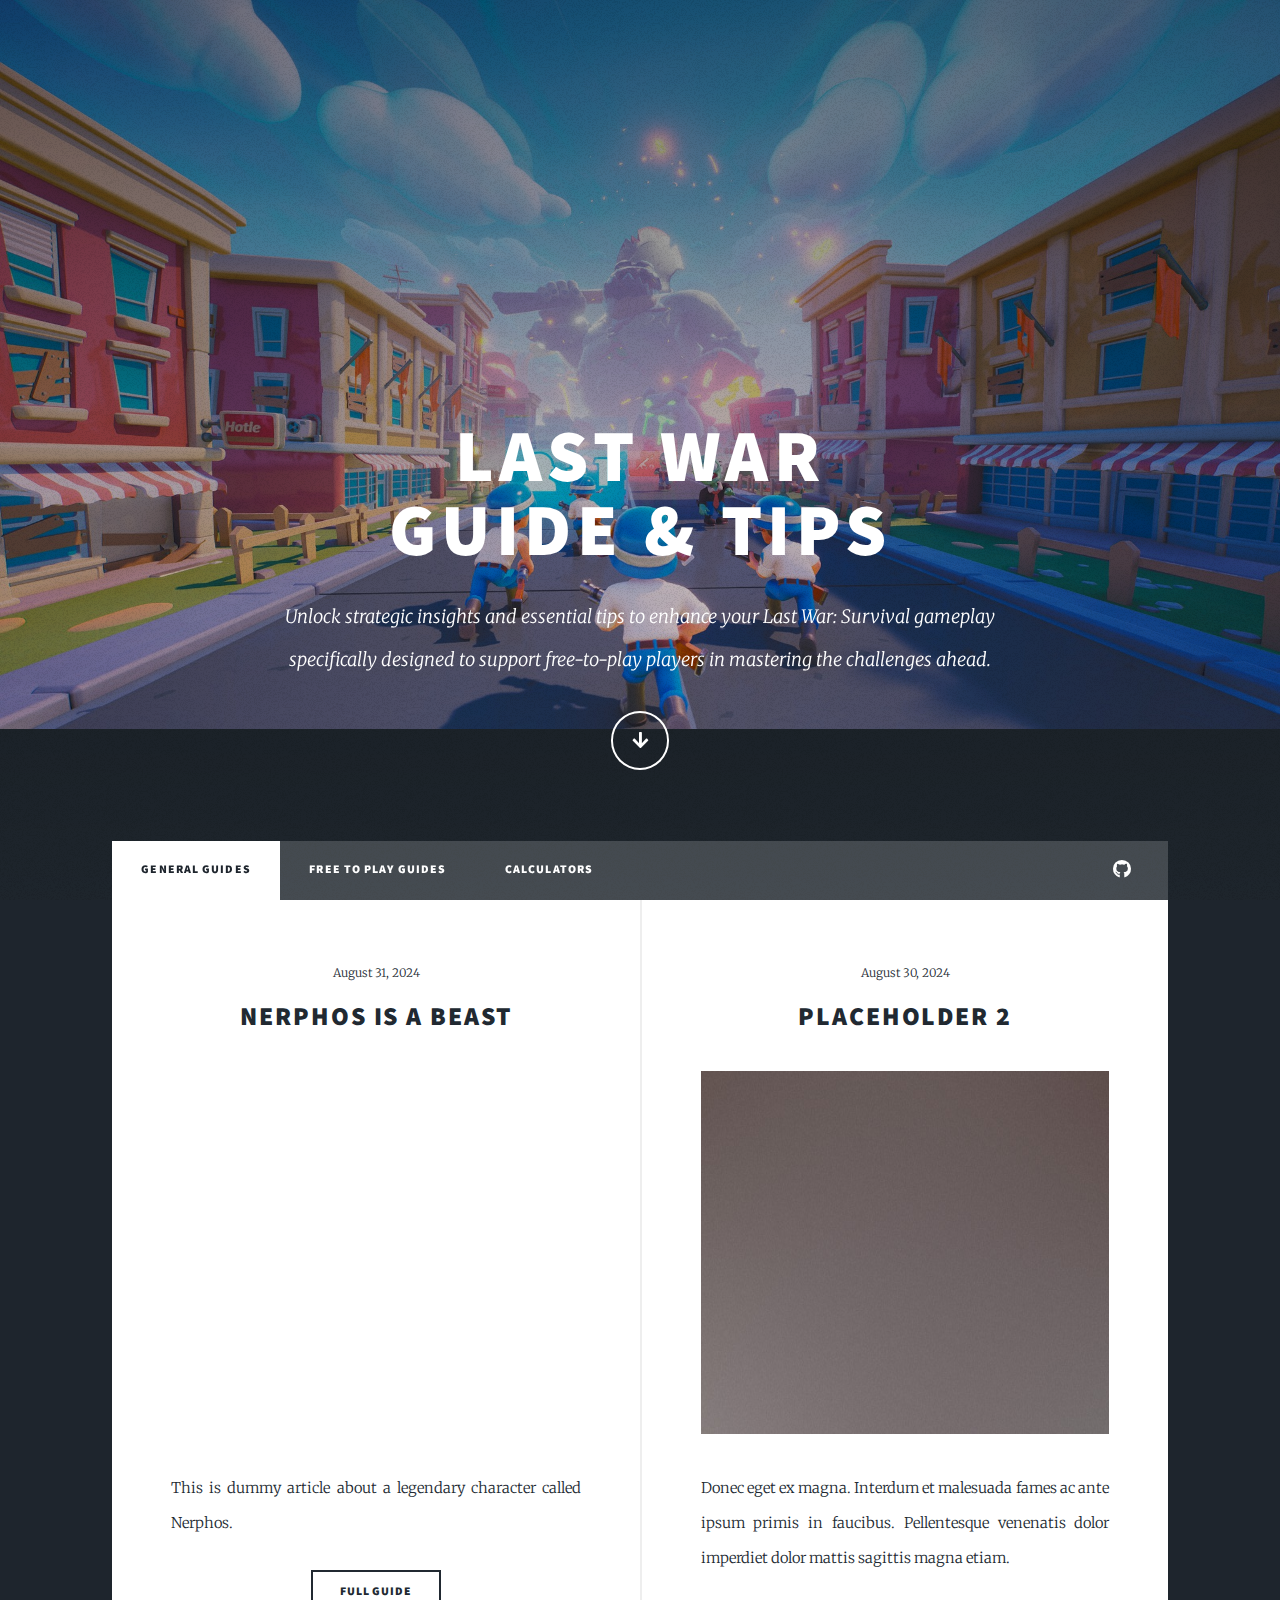
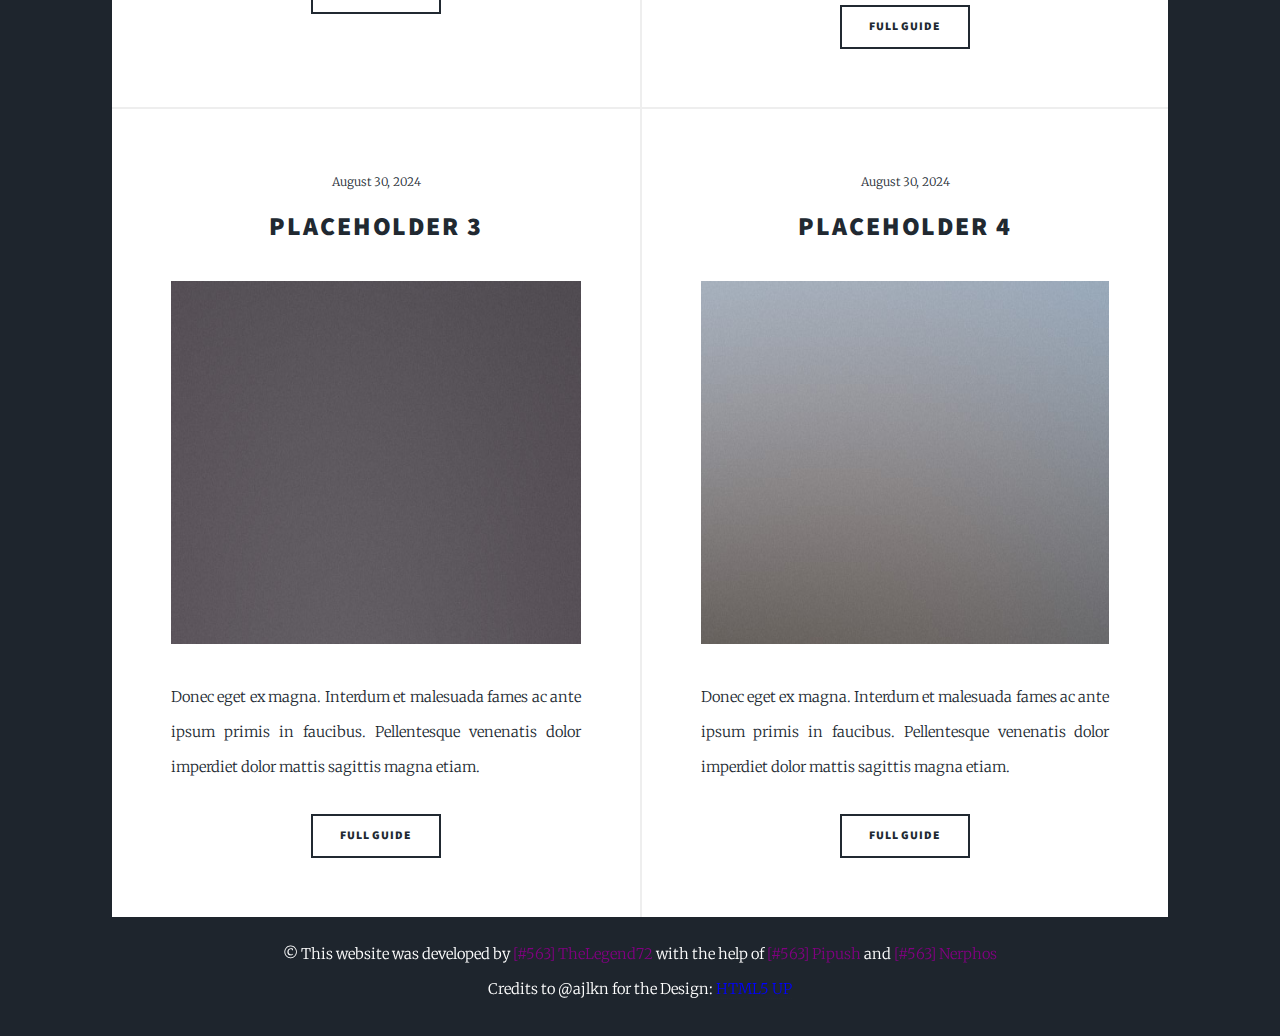
==== commit c395cdfc: "Added Hero Exp Calculator" ====
--- a/index.html
+++ b/index.html
@@ -31,10 +31,9 @@
 				<!-- Nav -->
 					<nav id="nav">
 						<ul class="links">
-							<li class="active"><a href="index.html">General Guides</a></li>
+							<li class="active"><a>General Guides</a></li>
 							<li><a>Free to Play Guides</a></li>
-							<li><a>Calculators</a></li>
-<!--							<li><a>Elements</a></li>-->
+							<li><a href="calculators.html">Calculators</a></li>
 						</ul>
 						<ul class="icons">
 							<li>
@@ -52,11 +51,11 @@
 							<section class="posts">
 								<article>
 									<header>
-										<span class="date">August 30, 2024</span>
-										<h2><a href="#">Placeholder 1</a></h2>
+										<span class="date">August 31, 2024</span>
+										<h2><a href="#">Nerphos is a beast</a></h2>
 									</header>
-									<a href="#" class="image fit"><img src="images/pic02.jpg" alt="" /></a>
-									<p>Donec eget ex magna. Interdum et malesuada fames ac ante ipsum primis in faucibus. Pellentesque venenatis dolor imperdiet dolor mattis sagittis magna etiam.</p>
+									<a class="image fit"><img src="images/Nerhpos.jpeg" alt="" /></a>
+									<p>This is dummy article about a legendary character called Nerphos.</p>
 									<ul class="actions special">
 										<li><a href="#" class="button">Full Guide</a></li>
 									</ul>
--- a/assets/css/main.css
+++ b/assets/css/main.css
@@ -2619,9 +2619,10 @@
 		}
 
 		.image.fit {
-			display: block;
+			display: flex;
 			margin: 2.5rem 0;
 			width: 100%;
+			height: 363px;
 		}
 
 			.image.fit:first-child {
@@ -4391,11 +4392,11 @@
 	}
 
 	#copyright a {
-		color: cornflowerblue;
+		color: blue;
 	}
 
 	#copyright author {
-		color: aqua;
+		color: purple;
 	}
 
 /* Nav Panel */
@@ -4601,4 +4602,12 @@
 			visibility: visible;
 		}
 
+	}
+
+	.xp-needed {
+		color: red;
+	}
+
+	.xp-vs-points {
+		color: green;
 	}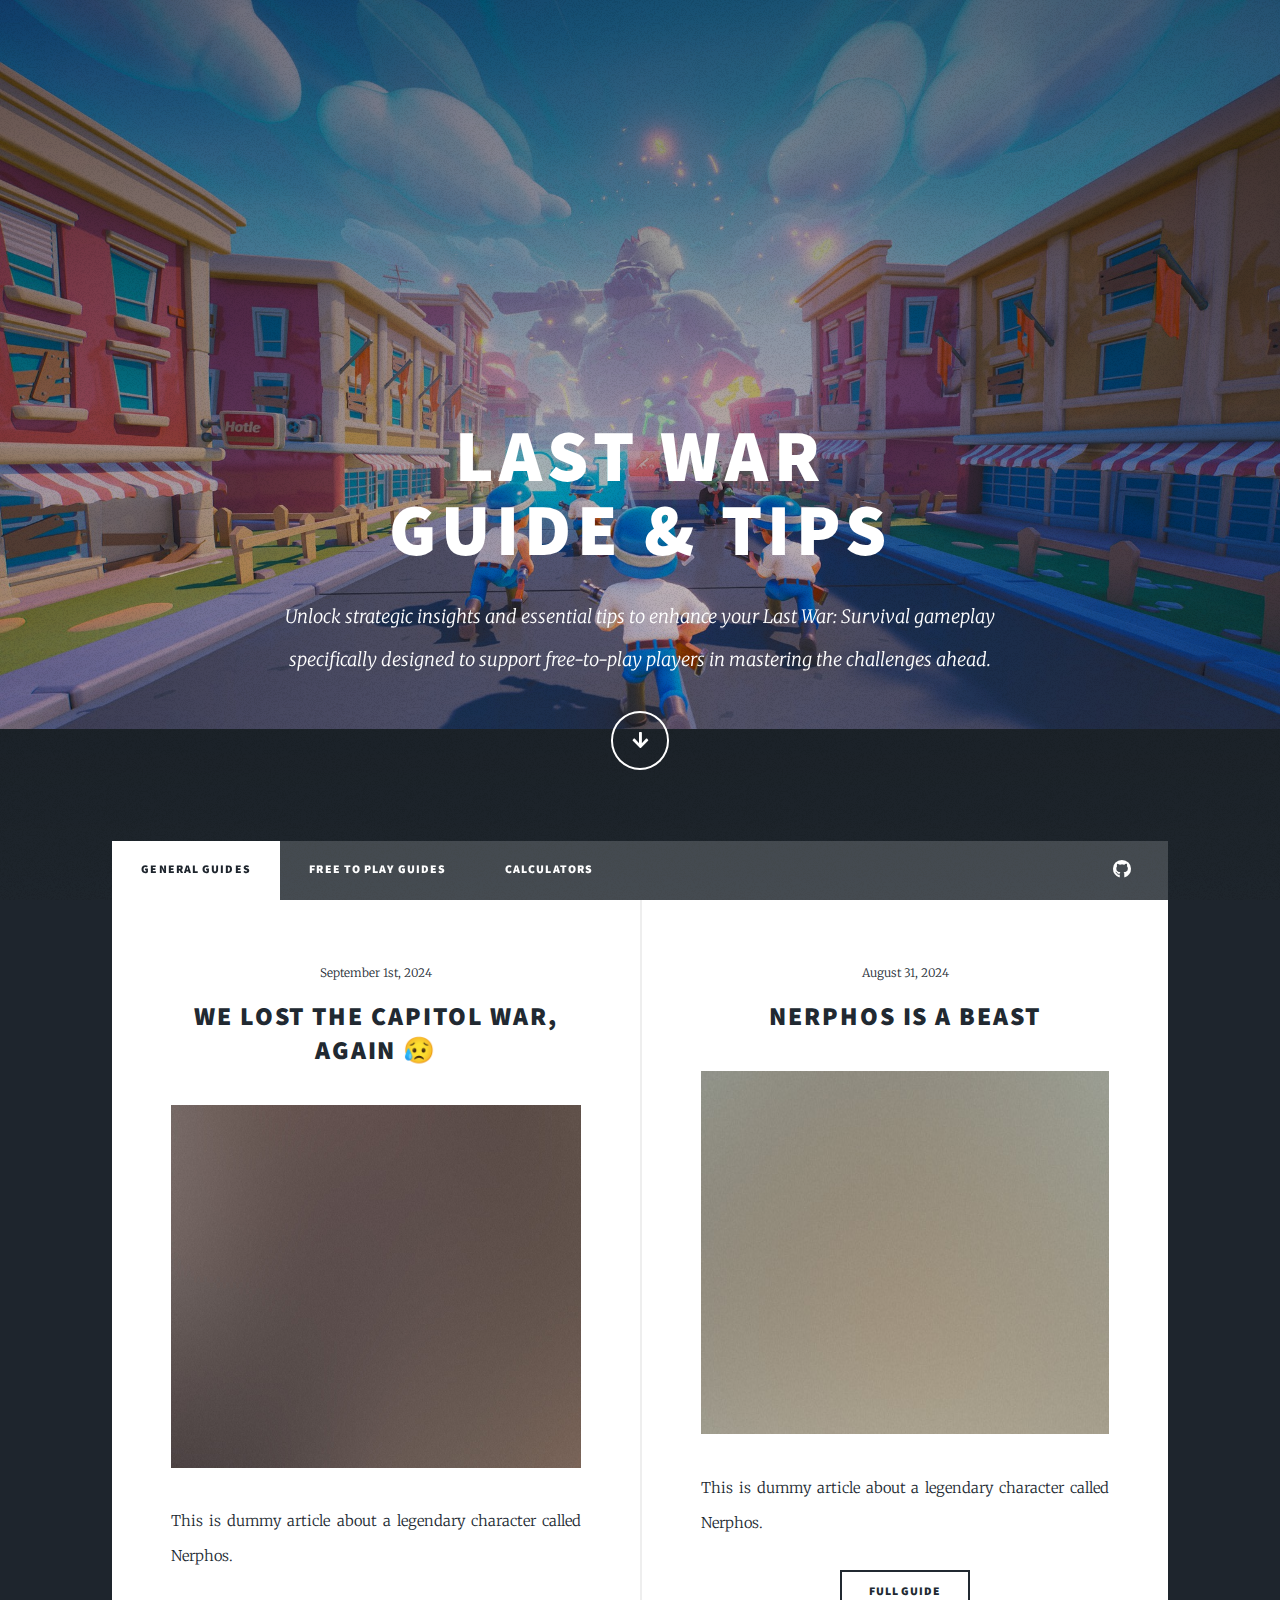
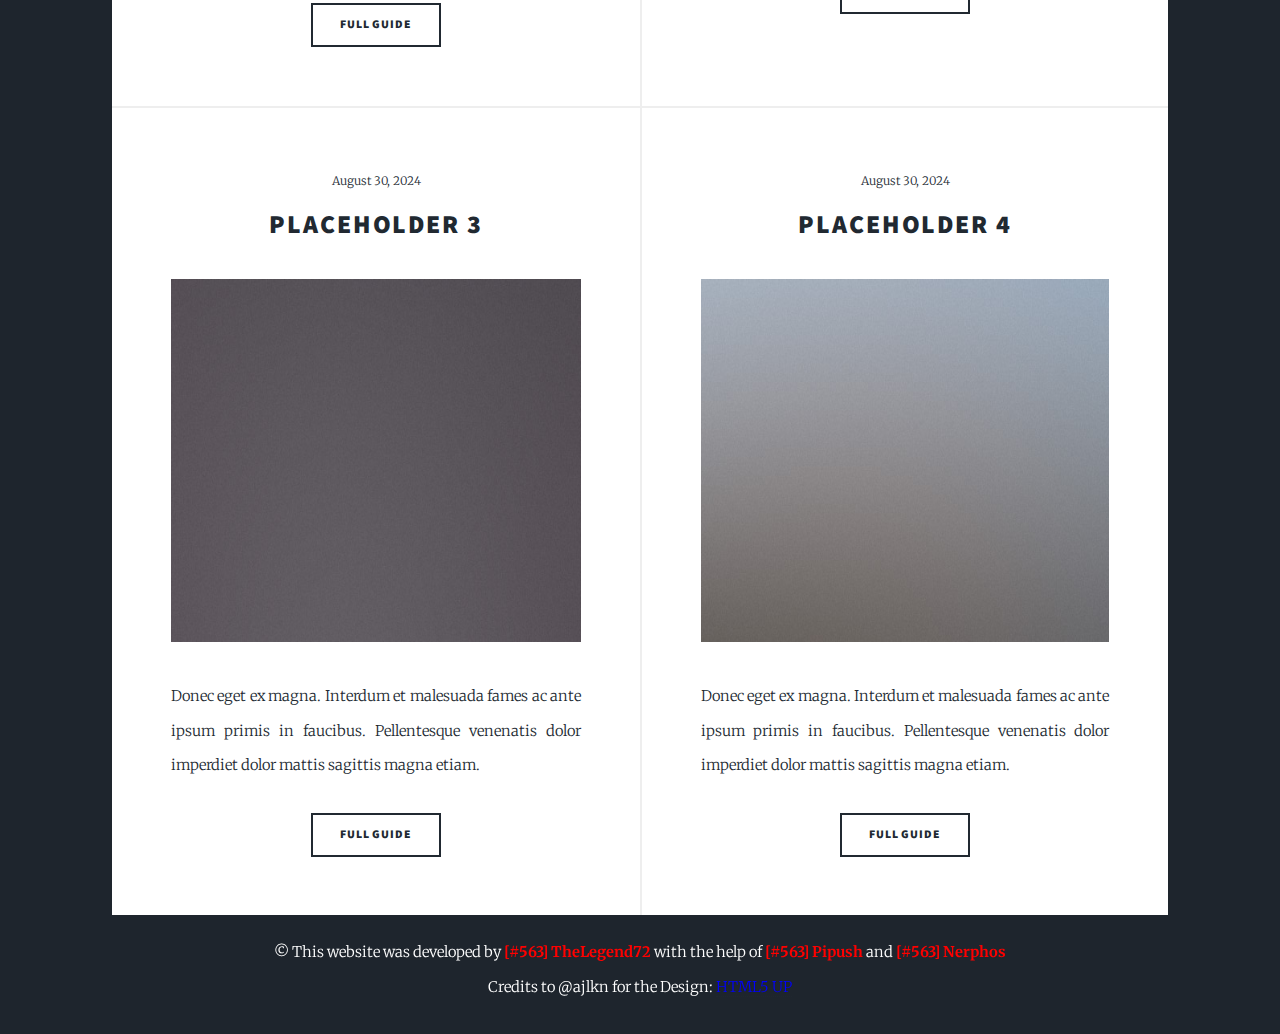
==== commit 86f7bdfe: "Added link to github repository and changed the author credit text color and weight" ====
--- a/index.html
+++ b/index.html
@@ -25,7 +25,7 @@
 
 				<!-- Header -->
 					<header id="header">
-						<p class="logo">Updated at 30 August 2024</p>
+						<a class="logo" href="https://github.com/alabenkhlifa/last-war-guide" target="_blank">⭐️ Github Repository ⭐️</a>
 					</header>
 
 				<!-- Nav -->
@@ -51,10 +51,10 @@
 							<section class="posts">
 								<article>
 									<header>
-										<span class="date">August 31, 2024</span>
-										<h2><a href="#">Nerphos is a beast</a></h2>
+										<span class="date">September 1st, 2024</span>
+										<h2><a href="#">We lost the Capitol war, again 😥</a></h2>
 									</header>
-									<a class="image fit"><img src="images/Nerhpos.jpeg" alt="" /></a>
+									<a class="image fit"><img src="images/pic01.jpg" alt="" /></a>
 									<p>This is dummy article about a legendary character called Nerphos.</p>
 									<ul class="actions special">
 										<li><a href="#" class="button">Full Guide</a></li>
@@ -62,11 +62,11 @@
 								</article>
 								<article>
 									<header>
-										<span class="date">August 30, 2024</span>
-										<h2><a href="#">Placeholder 2</a></h2>
+										<span class="date">August 31, 2024</span>
+										<h2><a href="#">Nerphos is a beast</a></h2>
 									</header>
-									<a href="#" class="image fit"><img src="images/pic03.jpg" alt="" /></a>
-									<p>Donec eget ex magna. Interdum et malesuada fames ac ante ipsum primis in faucibus. Pellentesque venenatis dolor imperdiet dolor mattis sagittis magna etiam.</p>
+									<a class="image fit"><img src="images/pic02.jpg" alt="" /></a>
+									<p>This is dummy article about a legendary character called Nerphos.</p>
 									<ul class="actions special">
 										<li><a href="#" class="button">Full Guide</a></li>
 									</ul>
--- a/assets/css/main.css
+++ b/assets/css/main.css
@@ -4396,7 +4396,8 @@
 	}
 
 	#copyright author {
-		color: purple;
+		color: red;
+		font-weight: bold;
 	}
 
 /* Nav Panel */
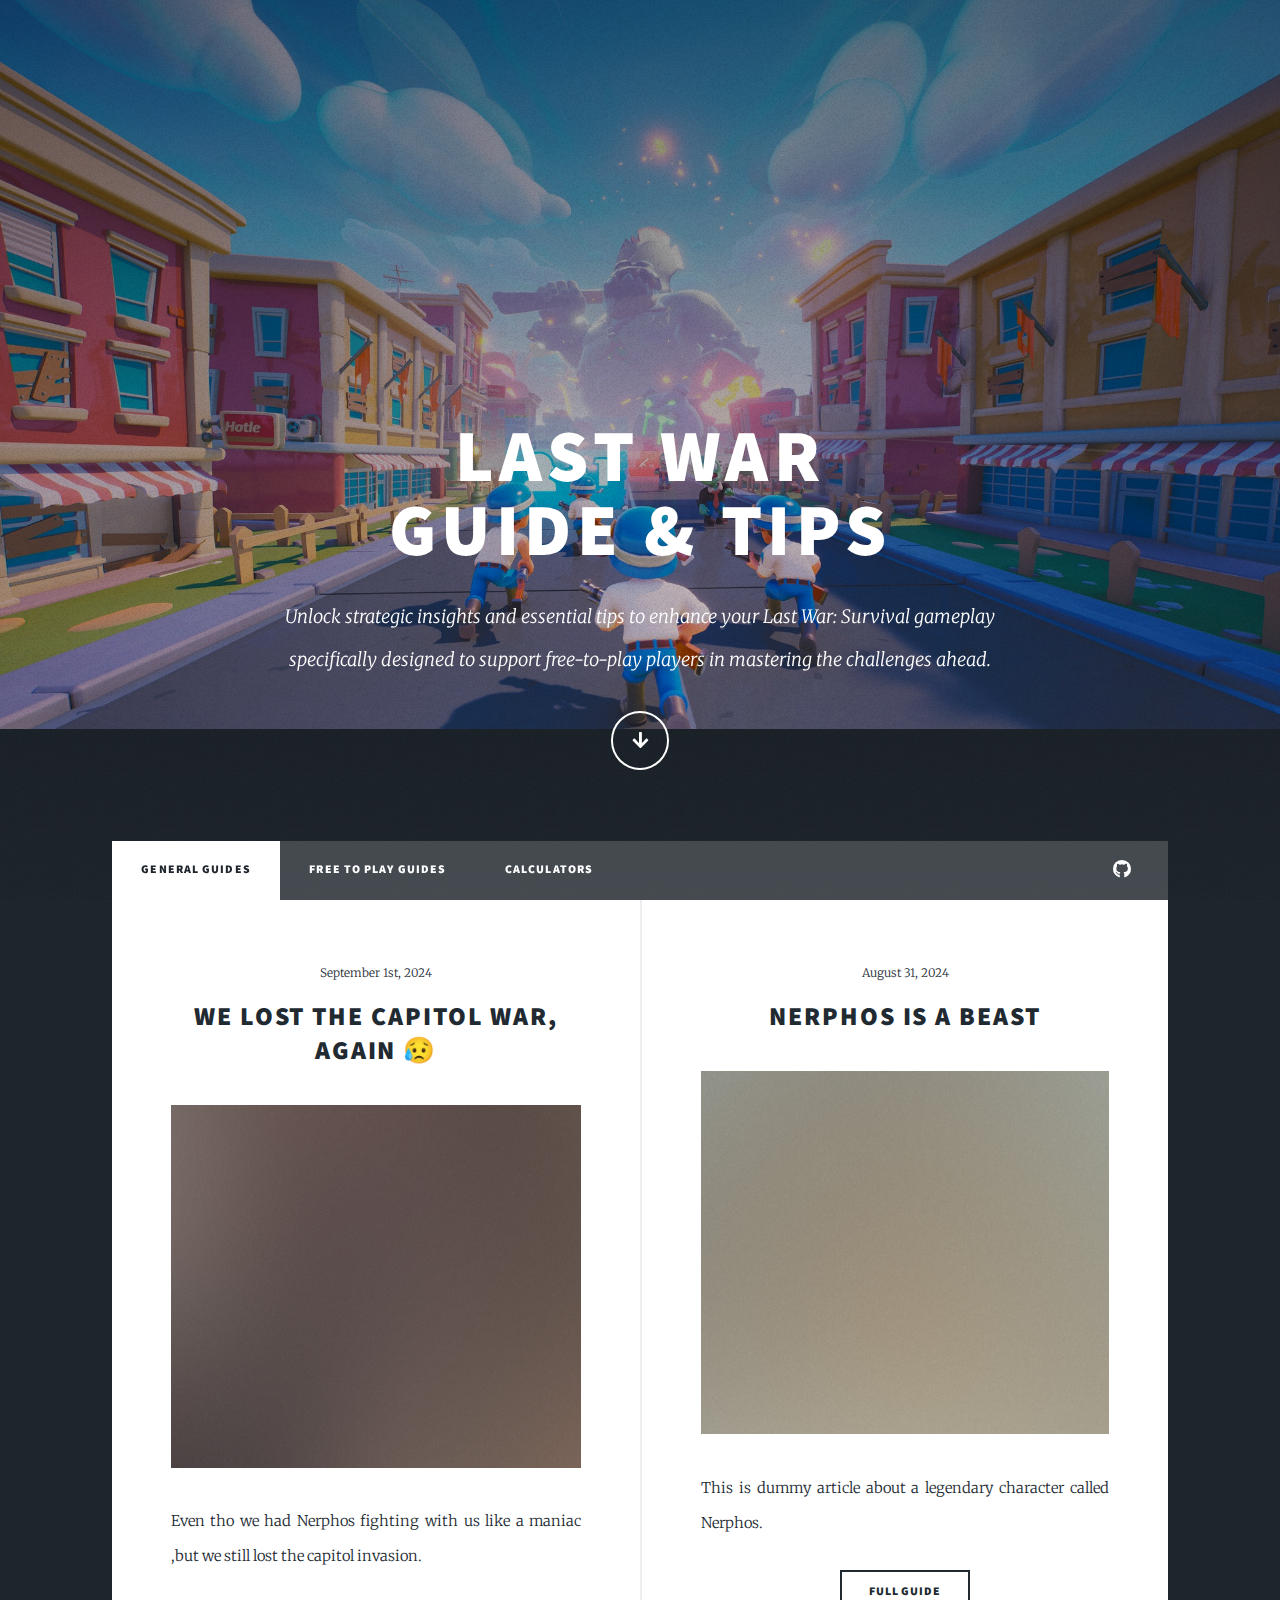
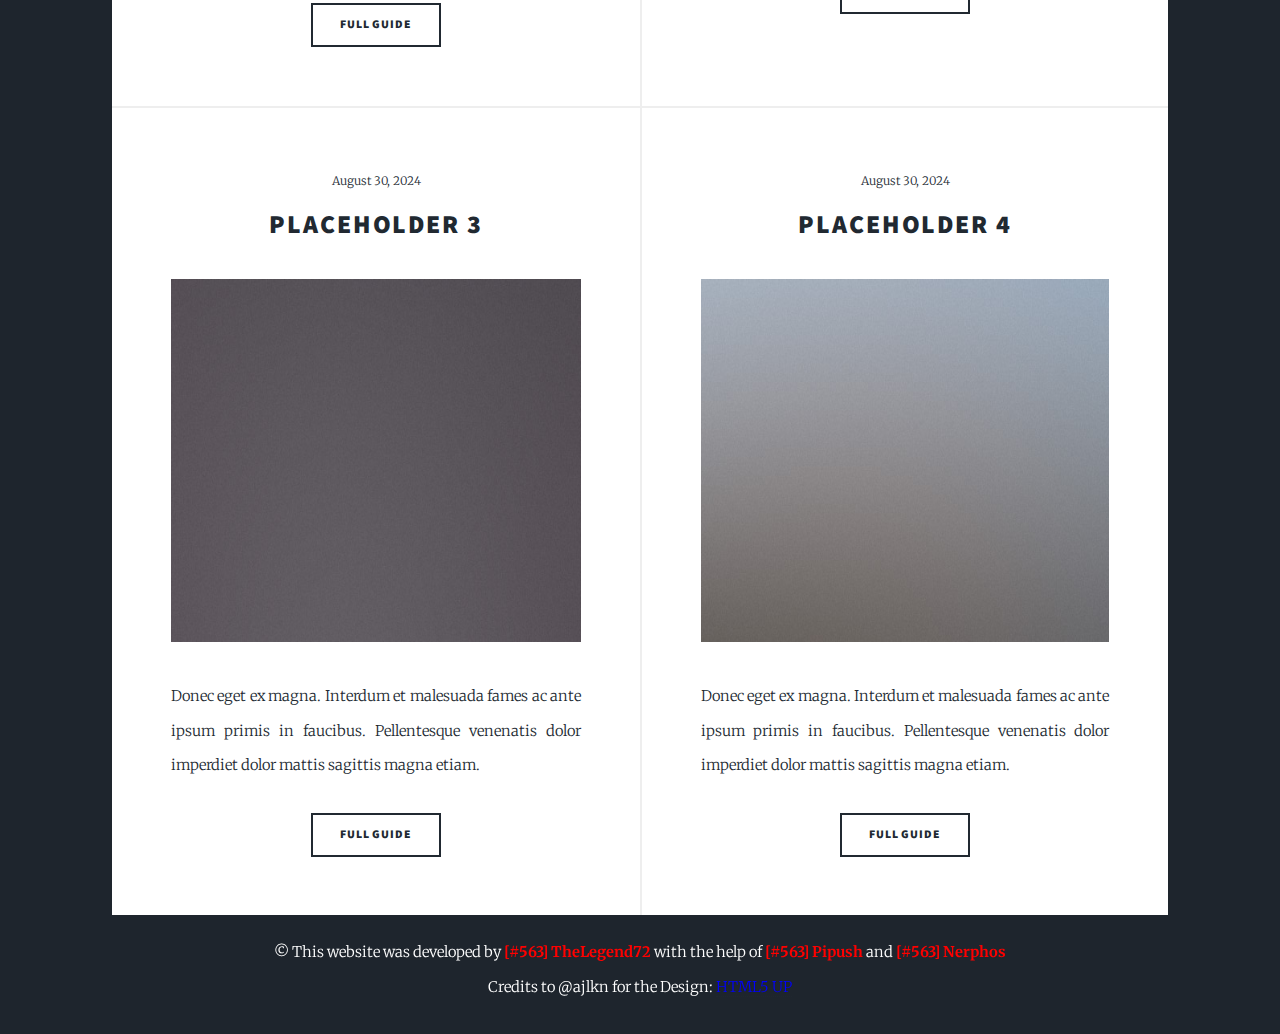
==== commit 15e492c7: "Updated first article description to match the title" ====
--- a/index.html
+++ b/index.html
@@ -55,7 +55,7 @@
 										<h2><a href="#">We lost the Capitol war, again 😥</a></h2>
 									</header>
 									<a class="image fit"><img src="images/pic01.jpg" alt="" /></a>
-									<p>This is dummy article about a legendary character called Nerphos.</p>
+									<p>Even tho we had Nerphos fighting with us like a maniac ,but we still lost the capitol invasion.</p>
 									<ul class="actions special">
 										<li><a href="#" class="button">Full Guide</a></li>
 									</ul>
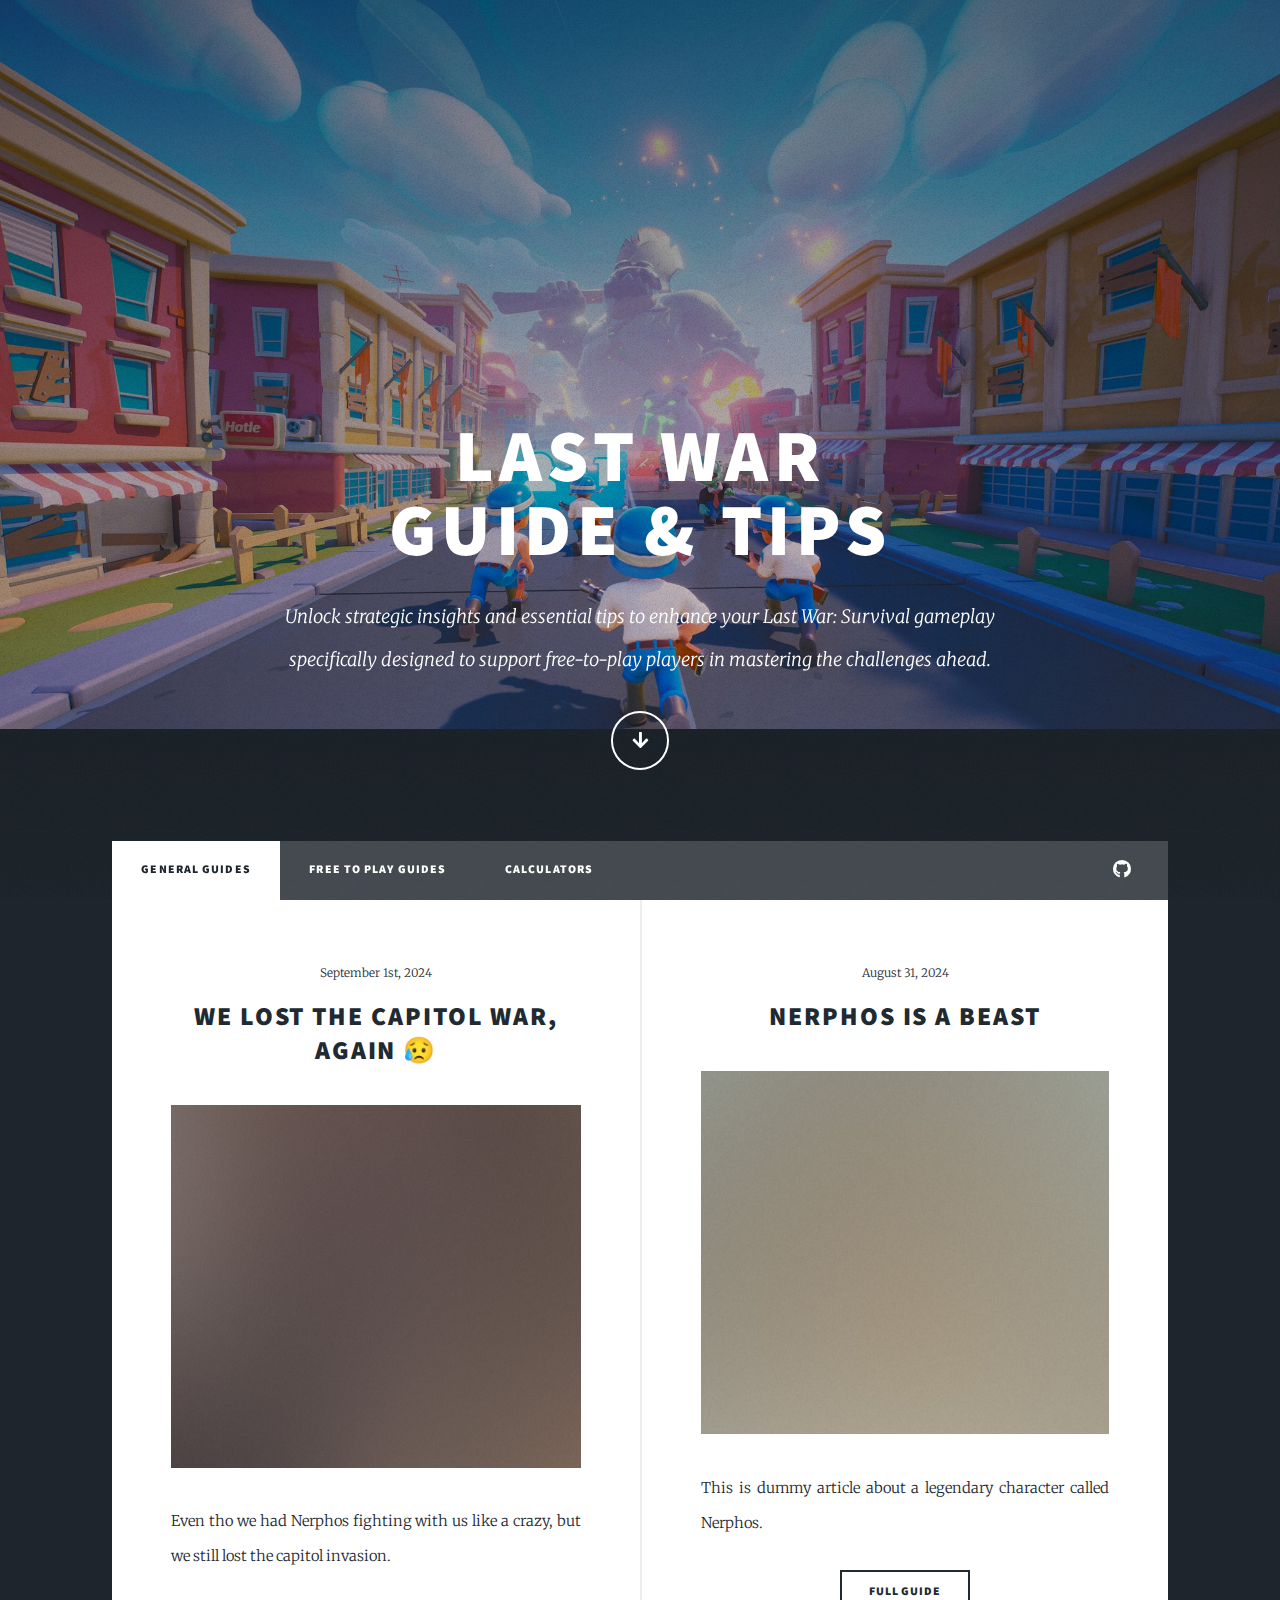
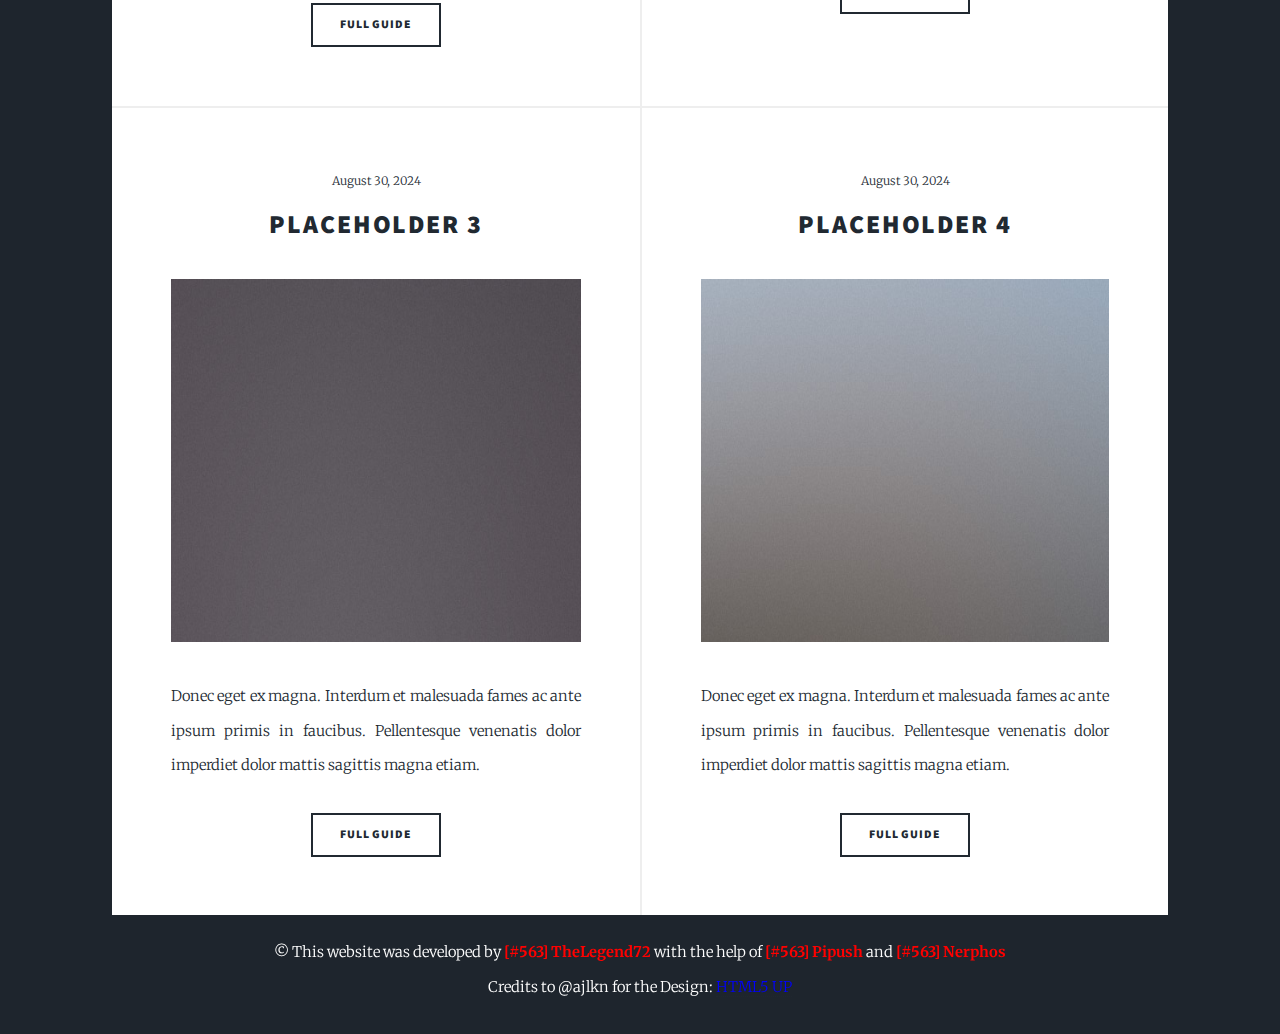
==== commit 667cad0f: "Fixed typos" ====
--- a/index.html
+++ b/index.html
@@ -55,7 +55,7 @@
 										<h2><a href="#">We lost the Capitol war, again 😥</a></h2>
 									</header>
 									<a class="image fit"><img src="images/pic01.jpg" alt="" /></a>
-									<p>Even tho we had Nerphos fighting with us like a maniac ,but we still lost the capitol invasion.</p>
+									<p>Even tho we had Nerphos fighting with us like a crazy, but we still lost the capitol invasion.</p>
 									<ul class="actions special">
 										<li><a href="#" class="button">Full Guide</a></li>
 									</ul>
--- a/assets/css/main.css
+++ b/assets/css/main.css
@@ -4611,4 +4611,34 @@
 
 	.xp-vs-points {
 		color: green;
-	}+	}
+
+	.image-container {
+		position: relative;
+		display: inline-block;
+		width: 100%;
+	}
+
+	.img-fluid {
+		width: 100%;
+		height: auto;
+	}
+
+	.transparent-input {
+		position: absolute;
+		bottom: 5px;
+		left: 70%;
+		transform: translateX(-50%);
+		width: 50%;
+		background: transparent;
+		border: none;
+		color: white;
+		text-align: center;
+		font-weight: bold;
+		font-family: 'Arial', sans-serif;
+		font-size: 1rem;
+	}
+
+	.transparent-input:focus {
+		outline: none;
+	}
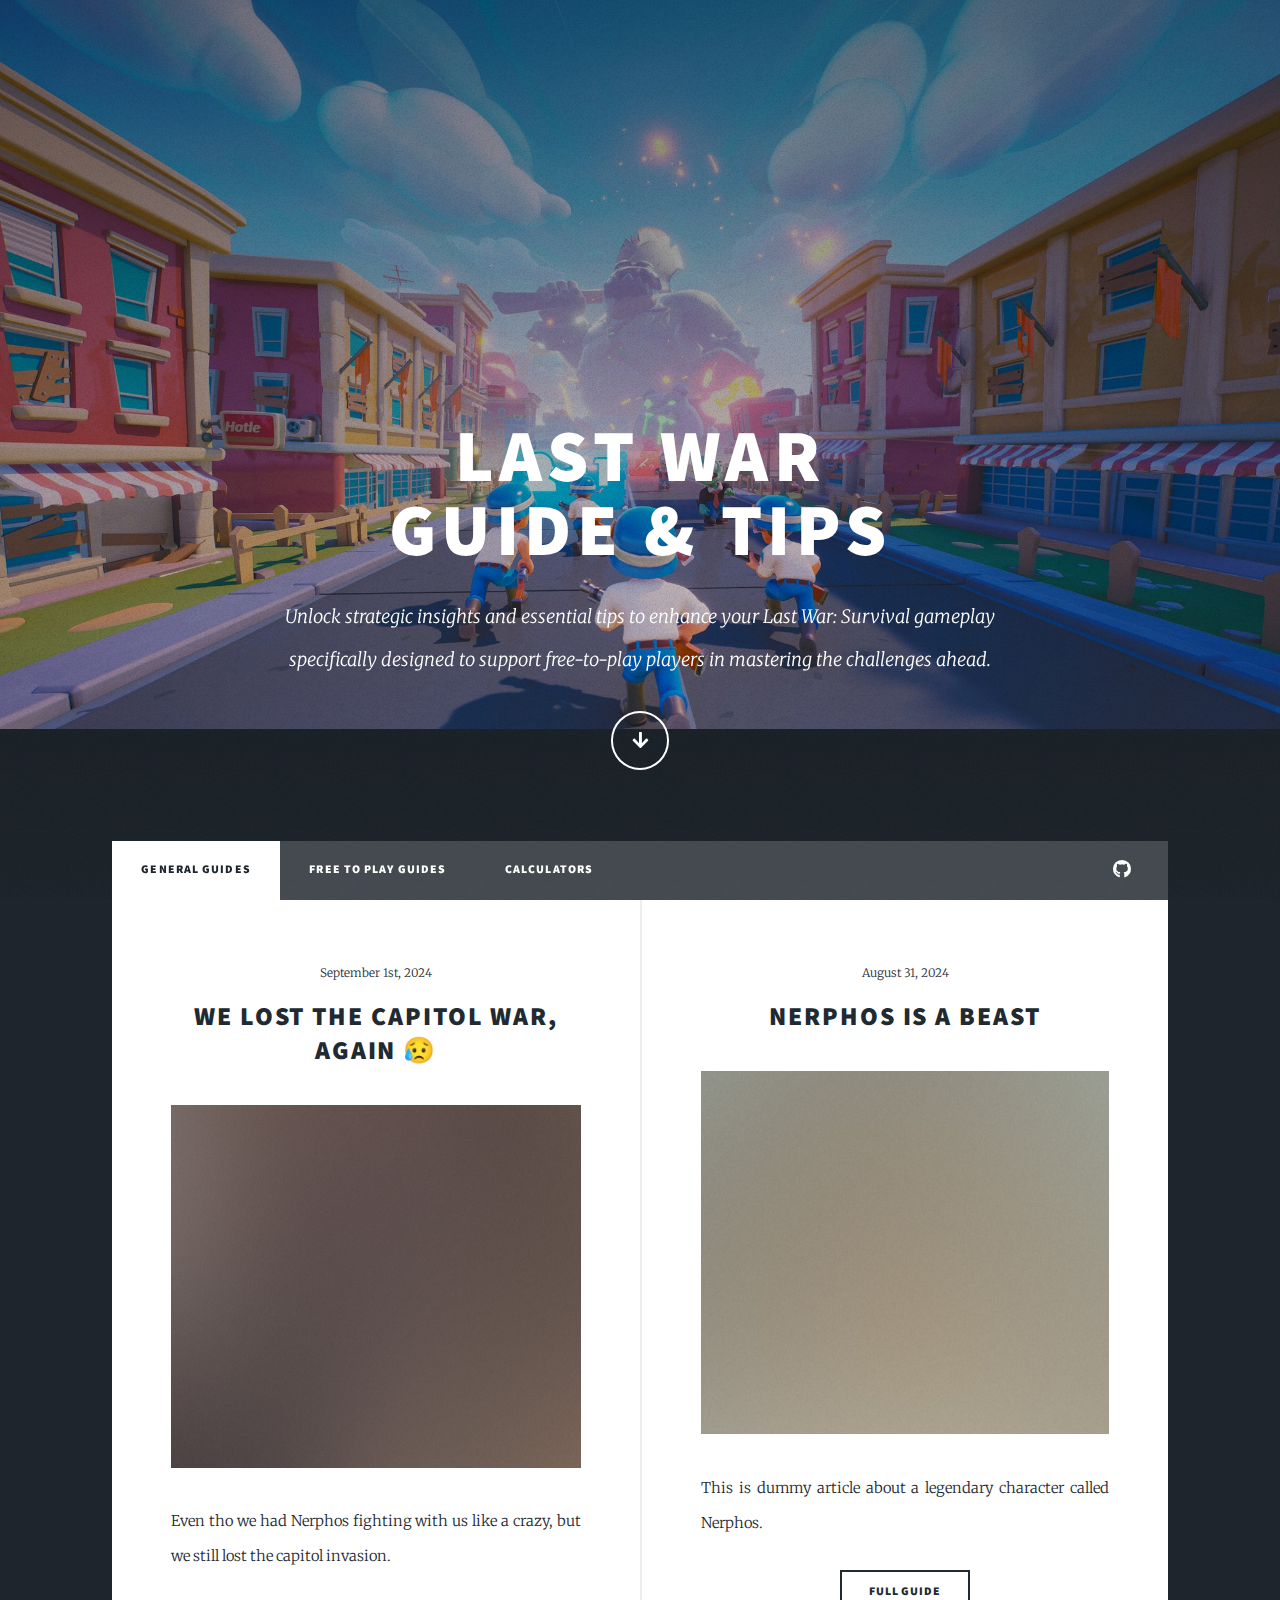
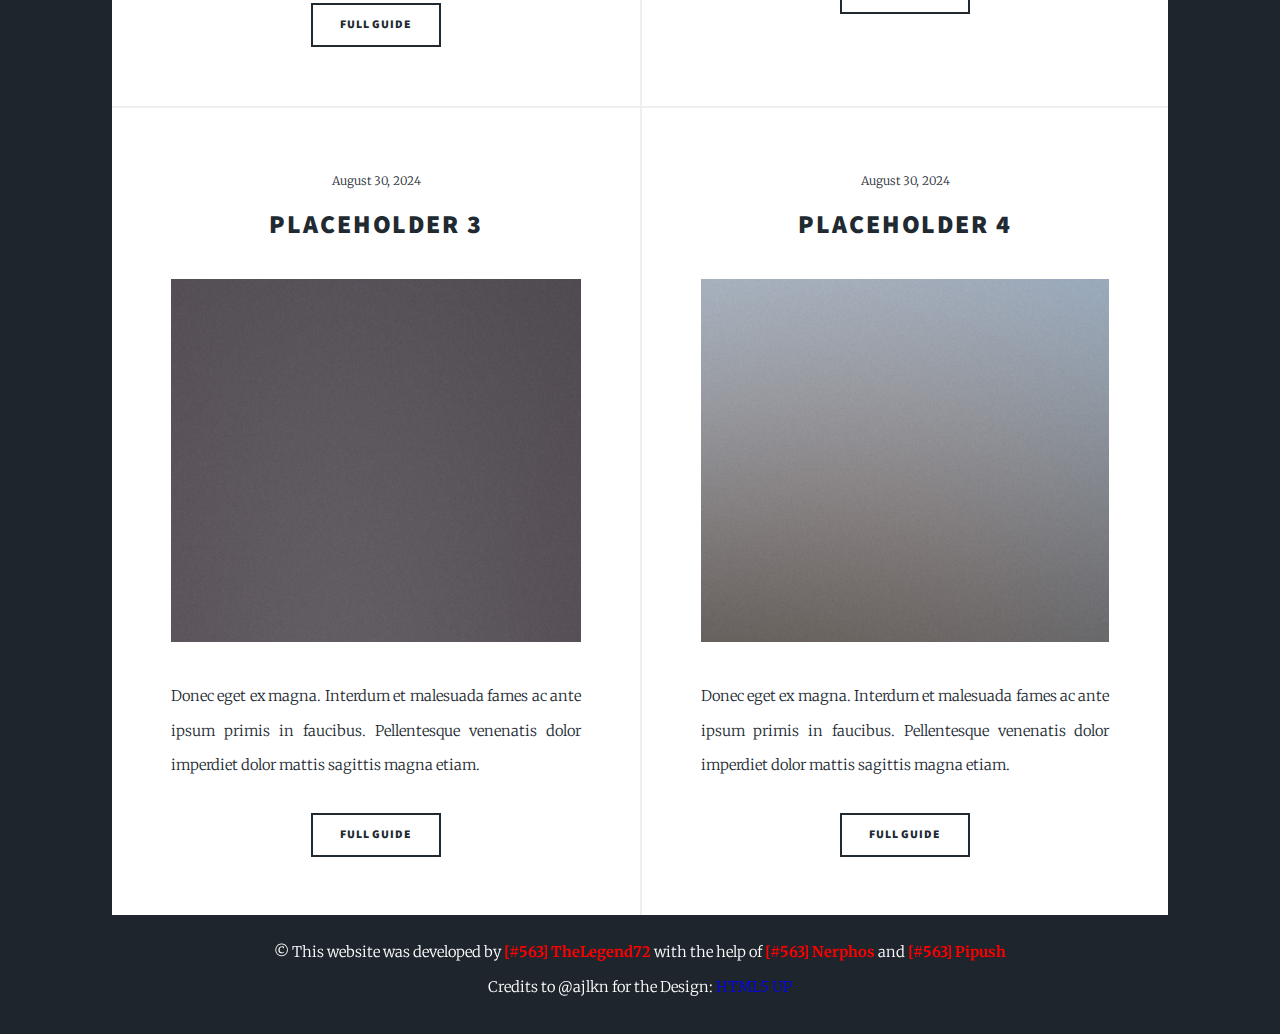
==== commit d832c2b7: "Added Github Favicon" ====
--- a/index.html
+++ b/index.html
@@ -4,8 +4,19 @@
 		<title>Last War Guide</title>
 		<meta charset="utf-8" />
 		<meta name="viewport" content="width=device-width, initial-scale=1, user-scalable=no" />
+		<meta name="description" content="Last War: Survivors Mobile Guide">
+		<meta name="description" content="Last War: Survivors Mobile Free to play Guide">
+		<meta name="description" content="Last War: Survivors Mobile f2p Guide">
+		<meta name="description" content="Last War: Survivors Mobile Calculator">
+		<meta name="description" content="Last War: Survivors Mobile Hero Exp Calculator">
+		<meta name="description" content="Last War: Survivors Mobile Hero Experience Calculator">
+		<meta name="description" content="Last War: Survivors Mobile Speedup Calculator">
+		<meta name="og:title" property="og:title" content="Last War General Guides, Free-To-Play Guides and Calculators">
 		<link rel="stylesheet" href="assets/css/main.css" />
-		<noscript><link rel="stylesheet" href="assets/css/noscript.css" /></noscript>
+		<link rel="icon" href="https://favicon.twenty.com/github.com" />
+		<noscript>
+			<link rel="stylesheet" href="assets/css/noscript.css" />
+		</noscript>
 	</head>
 	<body class="is-preload">
 
@@ -32,7 +43,7 @@
 					<nav id="nav">
 						<ul class="links">
 							<li class="active"><a>General Guides</a></li>
-							<li><a>Free to Play Guides</a></li>
+							<li><a href="free-to-play-guides.html">Free to Play Guides</a></li>
 							<li><a href="calculators.html">Calculators</a></li>
 						</ul>
 						<ul class="icons">
@@ -101,8 +112,9 @@
 					<div id="copyright">
 						<p>
 							&copy; This website was developed by <author>[#563] TheLegend72</author> with the help of
-							<author>[#563] Pipush</author> and
 							<author>[#563] Nerphos</author>
+							 and
+							<author>[#563] Pipush</author>
 							<br />
 							Credits to @ajlkn for the Design: <a href="https://html5up.net">HTML5 UP</a>
 						</p>
--- a/assets/css/main.css
+++ b/assets/css/main.css
@@ -4642,3 +4642,34 @@
 	.transparent-input:focus {
 		outline: none;
 	}
+
+	.blockquote-do {
+		border-left: 5px solid lightgreen;
+		background: rgba(0, 128, 0, 0.1);
+	}
+
+	.blockquote-dont {
+		border-left: 5px solid indianred;
+		background: rgba(178, 34, 34, 0.1);
+	}
+
+	.blue-box {
+		border: 2px solid lightblue;
+		background: rgba(0, 0, 255, 0.1);
+	}
+
+	.darkorange-text {
+		color: darkorange;
+	}
+
+	.darkgrey-text {
+		color: darkgrey;
+	}
+
+	.brown-text {
+		color: brown;
+	}
+
+	.orangered-text {
+		color: orangered;
+	}